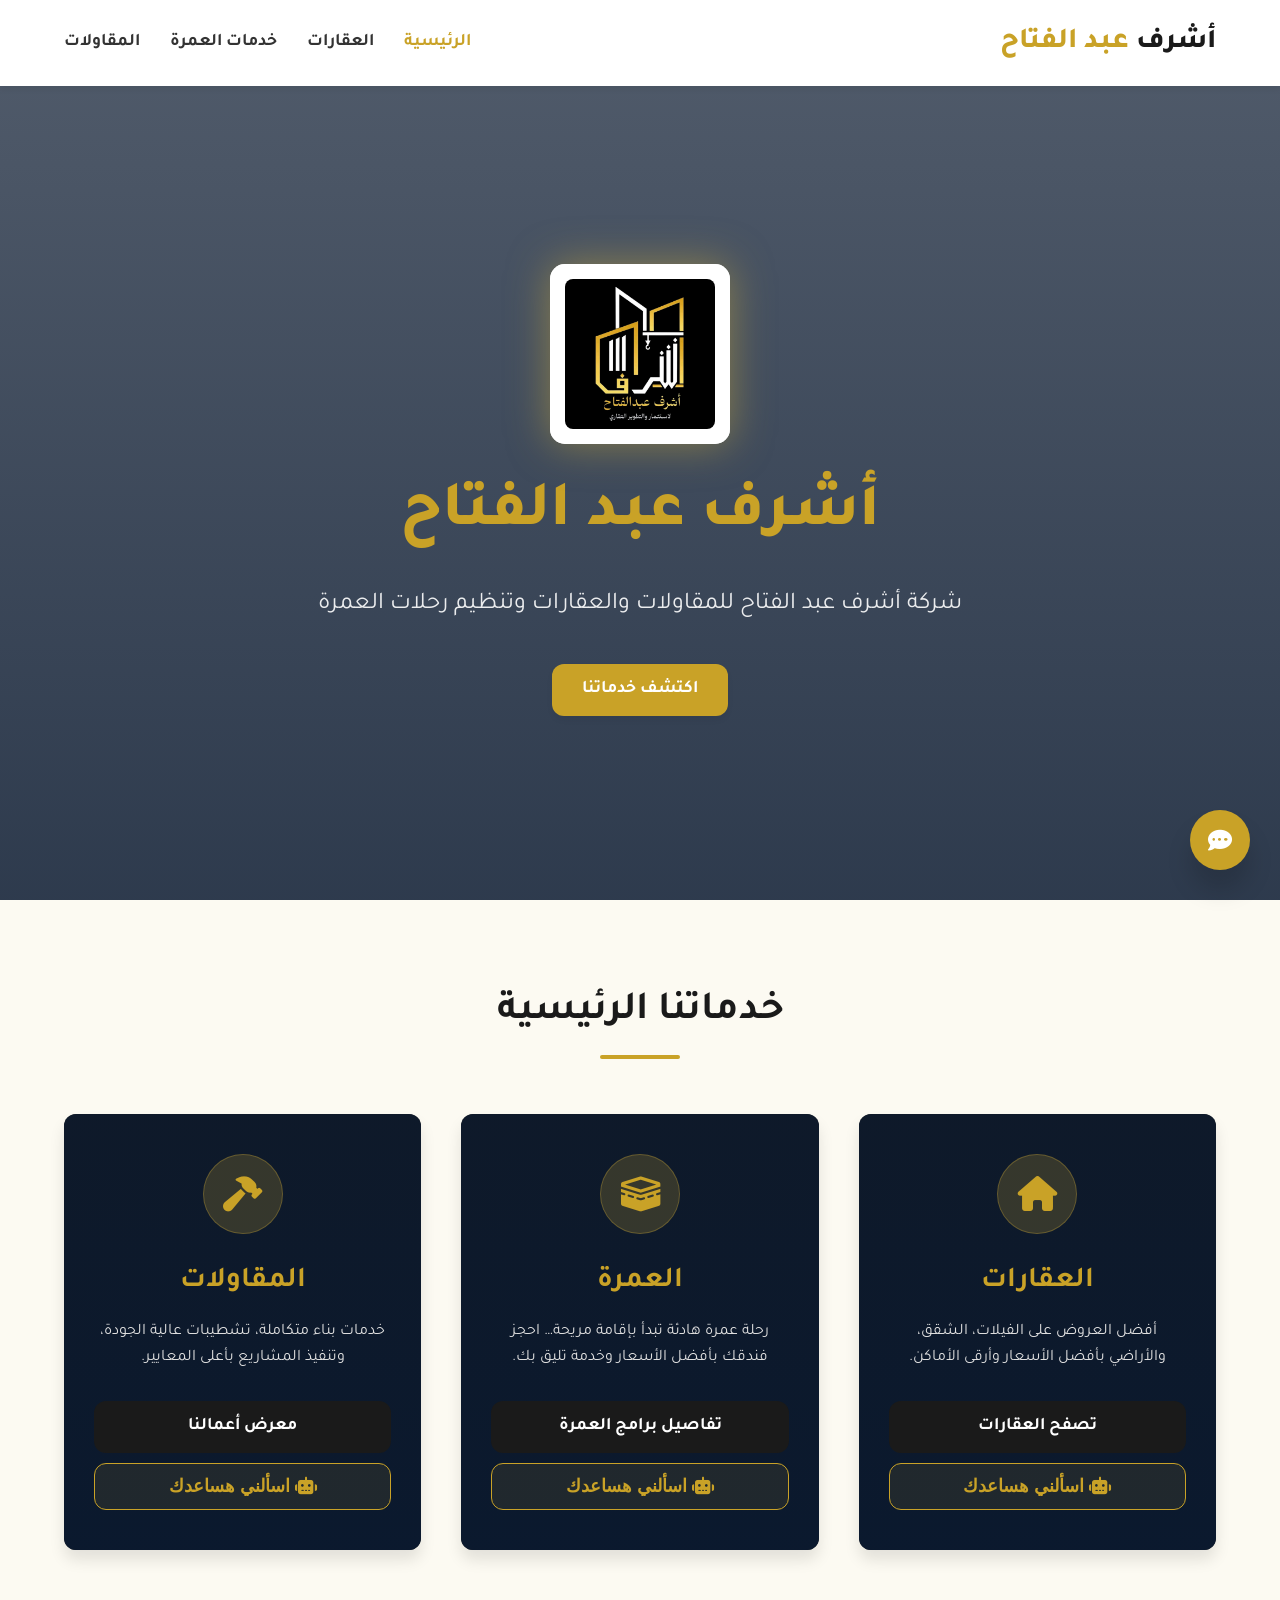
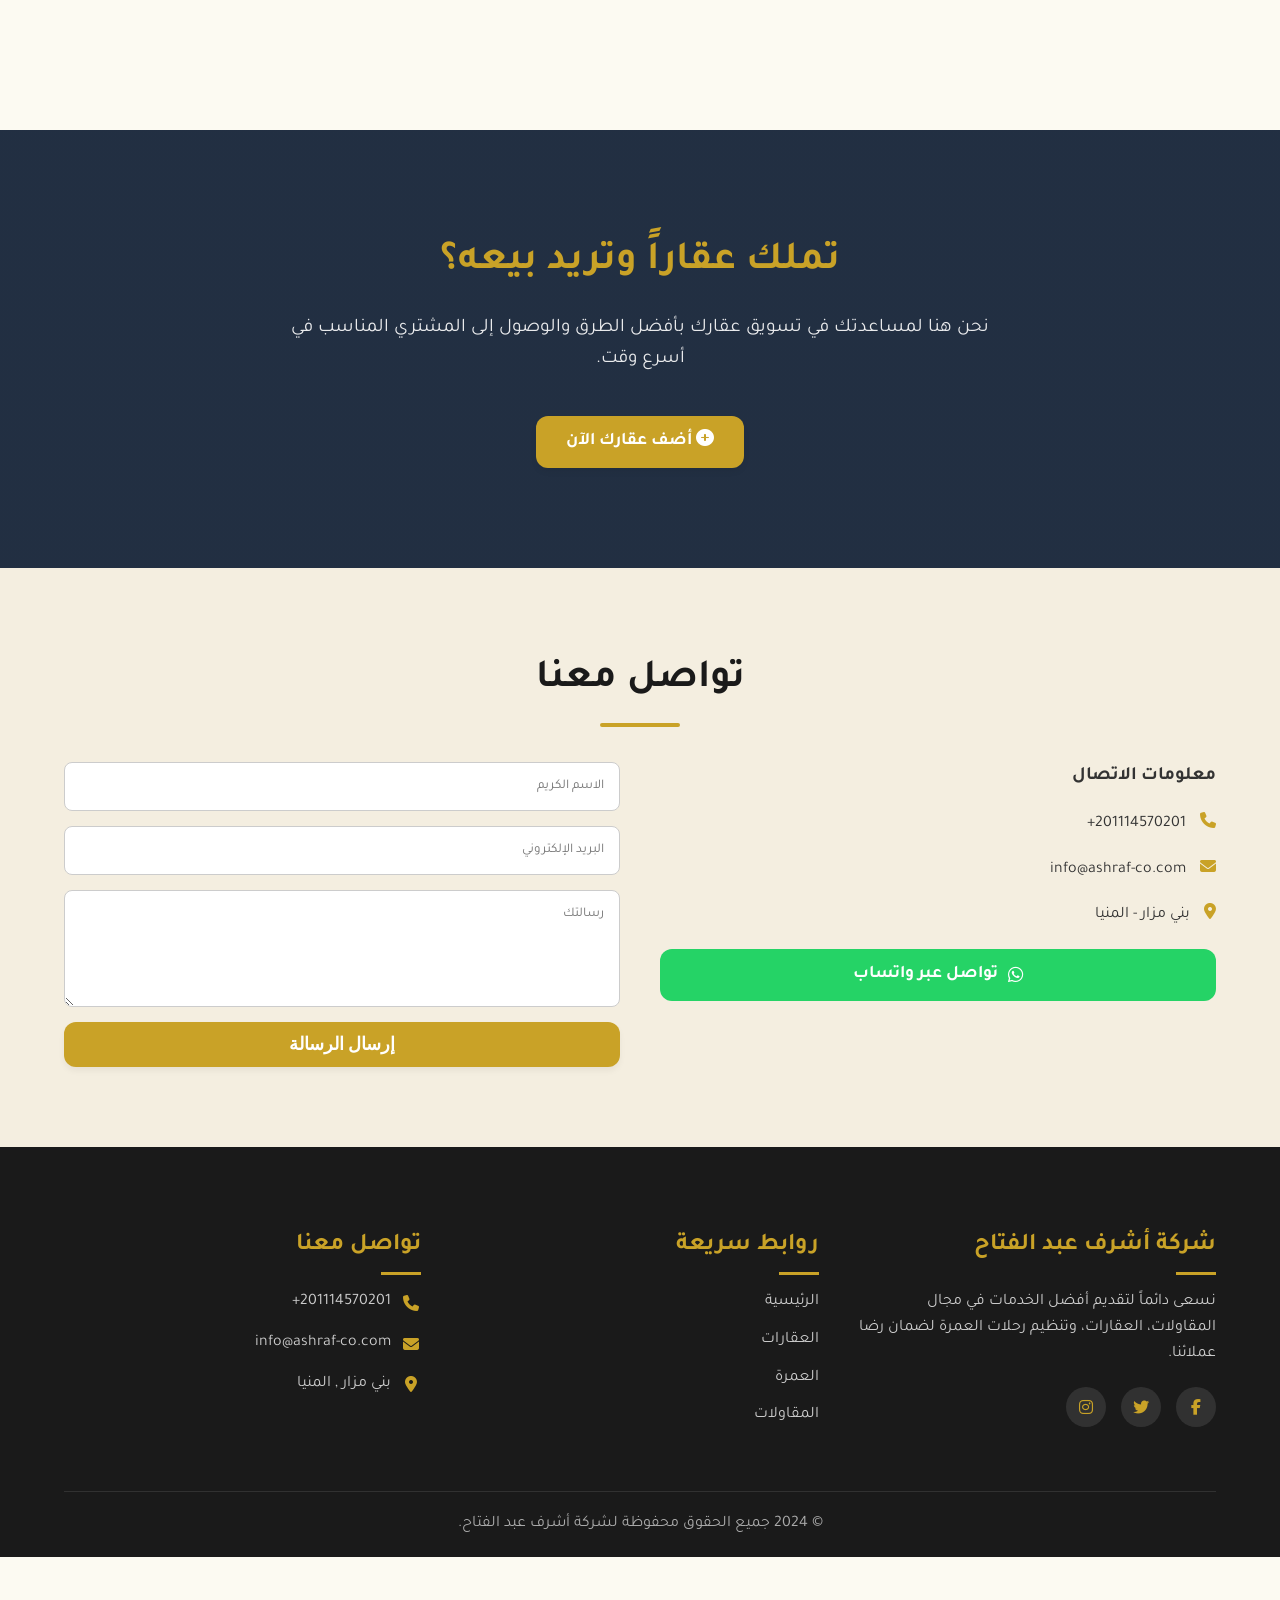
==== index.html @ a3f0031a "Add files via upload" ====
<!DOCTYPE html>
<html lang="ar" dir="rtl">

<head>
    <meta charset="UTF-8">
    <meta name="viewport" content="width=device-width, initial-scale=1.0">
    <title>أشرف عبد الفتاح | الصفحة الرئيسية</title>
    <!-- Google Fonts -->
    <link rel="preconnect" href="https://fonts.googleapis.com">
    <link rel="preconnect" href="https://fonts.gstatic.com" crossorigin>
    <link
        href="https://fonts.googleapis.com/css2?family=Tajawal:wght@300;400;500;700;800&family=Cairo:wght@400;600;700;900&display=swap"
        rel="stylesheet">
    <!-- Font Awesome -->
    <link rel="stylesheet" href="https://cdnjs.cloudflare.com/ajax/libs/font-awesome/6.4.0/css/all.min.css">
    <!-- Custom CSS -->
    <link rel="stylesheet" href="css/style.css">
</head>

<body>

    <!-- Header -->
    <header>
        <div class="container nav-container">
            <a href="index.html" class="logo">أشرف <span>عبد الفتاح</span></a>
            <nav class="nav-links">
                <a href="index.html" class="active">الرئيسية</a>
                <a href="real-estate.html">العقارات</a>
                <a href="umrah.html">خدمات العمرة</a>
                <a href="construction.html">المقاولات</a>
            </nav>
            <div class="hamburger">
                <i class="fas fa-bars"></i>
            </div>
        </div>
    </header>

    <!-- Hero Section -->
    <section class="hero">
        <div class="hero-content">
            <div class="hero-logo">
                <img src="images/WhatsApp Image 2026-03-07 at 5.14.09 PM.jpeg" alt="أشرف عبد الفتاح">
            </div>
            <h1>أشرف عبد الفتاح</h1>
            <p>شركة أشرف عبد الفتاح للمقاولات والعقارات وتنظيم رحلات العمرة</p>
            <a href="#services" class="btn btn-primary">اكتشف خدماتنا</a>
        </div>
    </section>

    <!-- Main Services -->
    <section id="services" class="section with-bg">
        <div class="container">
            <h2 class="section-title">خدماتنا الرئيسية</h2>
            <div class="services-grid">

                <!-- Real Estate Card -->
                <div class="service-card card-real-estate">
                    <div class="service-icon">
                        <i class="fas fa-home"></i>
                    </div>
                    <h2>العقارات</h2>
                    <p>أفضل العروض على الفيلات، الشقق، والأراضي بأفضل الأسعار وأرقى الأماكن.</p>
                    <div style="display: flex; flex-direction: column; gap: 10px; width: 100%;">
                        <a href="real-estate.html" class="btn btn-secondary">تصفح العقارات</a>
                        <button onclick="askAI('أريد المساعدة في بيع أو شراء عقار')" class="btn"
                            style="background: rgba(212, 175, 55, 0.1); color: var(--primary-color); border: 1px solid var(--primary-color);">
                            <i class="fas fa-robot"></i> اسألني هساعدك
                        </button>
                    </div>
                </div>

                <!-- Umrah Card -->
                <div class="service-card card-umrah">
                    <div class="service-icon">
                        <i class="fas fa-kaaba"></i>
                    </div>
                    <h2>العمرة</h2>
                    <p>رحلة عمرة هادئة تبدأ بإقامة مريحة… احجز فندقك بأفضل الأسعار
                        وخدمة تليق بك.</p>
                    <div style="display: flex; flex-direction: column; gap: 10px; width: 100%;">
                        <a href="umrah.html" class="btn btn-secondary">تفاصيل برامج العمرة</a>
                        <button onclick="askAI('ما هي أسعار وتفاصيل رحلات العمرة؟')" class="btn"
                            style="background: rgba(212, 175, 55, 0.1); color: var(--primary-color); border: 1px solid var(--primary-color);">
                            <i class="fas fa-robot"></i> اسألني هساعدك
                        </button>
                    </div>
                </div>

                <!-- Construction Card -->
                <div class="service-card card-construction">
                    <div class="service-icon">
                        <i class="fas fa-hammer"></i>
                    </div>
                    <h2>المقاولات</h2>
                    <p>خدمات بناء متكاملة، تشطيبات عالية الجودة، وتنفيذ المشاريع بأعلى المعايير.</p>
                    <div style="display: flex; flex-direction: column; gap: 10px; width: 100%;">
                        <a href="construction.html" class="btn btn-secondary">معرض أعمالنا</a>
                        <button onclick="askAI('أحتاج مساعدة في التشطيبات والمقاولات')" class="btn"
                            style="background: rgba(212, 175, 55, 0.1); color: var(--primary-color); border: 1px solid var(--primary-color);">
                            <i class="fas fa-robot"></i> اسألني هساعدك
                        </button>
                    </div>
                </div>

            </div>
        </div>
    </section>

    <!-- Main Services -->
    <section id="services" class="section with-bg">

        <!-- List Property Section -->
        <section class="list-property-section">
            <div class="container">
                <div class="list-property-content">
                    <h2>تملك عقاراً وتريد بيعه؟</h2>
                    <p>نحن هنا لمساعدتك في تسويق عقارك بأفضل الطرق والوصول إلى المشتري المناسب في أسرع وقت.</p>
                    <a href="https://wa.me/201114570201?text=مرحباً، لدي عقار وأريد إضافته للموقع"
                        class="btn btn-primary">
                        <i class="fas fa-plus-circle"></i> أضف عقارك الآن
                    </a>
                </div>
            </div>
        </section>

        <!-- Contact Section -->
        <section class="section with-bg" style="background-color: #f4eee0;">
            <div class="container">
                <h2 class="section-title">تواصل معنا</h2>
                <div style="display: flex; flex-wrap: wrap; gap: 40px; justify-content: center;">
                    <div style="flex: 1; min-width: 300px;">
                        <h3>معلومات الاتصال</h3>
                        <p style="margin: 20px 0;"><i class="fas fa-phone"
                                style="color:var(--primary-color); margin-left: 10px;"></i> 201114570201+

                        </p>
                        <p style="margin: 20px 0;"><i class="fas fa-envelope"
                                style="color:var(--primary-color); margin-left: 10px;"></i> info@ashraf-co.com</p>
                        <p style="margin: 20px 0;"><i class="fas fa-map-marker-alt"
                                style="color:var(--primary-color); margin-left: 10px;"></i> بني مزار - المنيا


                        </p>

                        <a href="https://wa.me/966XXXXXXXXX" class="btn btn-whatsapp" style="margin-top: 20px;">
                            <i class="fab fa-whatsapp"></i> تواصل عبر واتساب
                        </a>
                    </div>
                    <div style="flex: 1; min-width: 300px;">
                        <form id="contactForm" style="display: flex; flex-direction: column; gap: 15px;">
                            <input type="text" placeholder="الاسم الكريم" required
                                style="padding: 15px; border: 1px solid #ccc; border-radius: 8px; font-family: inherit;">
                            <input type="email" placeholder="البريد الإلكتروني" required
                                style="padding: 15px; border: 1px solid #ccc; border-radius: 8px; font-family: inherit;">
                            <textarea placeholder="رسالتك" rows="5" required
                                style="padding: 15px; border: 1px solid #ccc; border-radius: 8px; font-family: inherit;"></textarea>
                            <button type="submit" class="btn btn-primary">إرسال الرسالة</button>
                        </form>
                    </div>
                </div>
            </div>
        </section>



        <!-- Footer -->
        <footer>
            <div class="container">
                <div class="footer-grid">
                    <div class="footer-col">
                        <h3>شركة أشرف عبد الفتاح</h3>
                        <p>نسعى دائماً لتقديم أفضل الخدمات في مجال المقاولات، العقارات، وتنظيم رحلات العمرة لضمان رضا
                            عملائنا.</p>
                        <div class="social-links">
                            <a href="#"><i class="fab fa-facebook-f"></i></a>
                            <a href="#"><i class="fab fa-twitter"></i></a>
                            <a href="#"><i class="fab fa-instagram"></i></a>
                        </div>
                    </div>
                    <div class="footer-col">
                        <h3>روابط سريعة</h3>
                        <ul class="footer-links">
                            <li><a href="index.html">الرئيسية</a></li>
                            <li><a href="real-estate.html">العقارات</a></li>
                            <li><a href="umrah.html">العمرة</a></li>
                            <li><a href="construction.html">المقاولات</a></li>
                        </ul>
                    </div>
                    <div class="footer-col">
                        <h3>تواصل معنا</h3>
                        <p><i class="fas fa-phone"></i>201114570201+ </p>
                        <p><i class="fas fa-envelope"></i> info@ashraf-co.com</p>
                        <p><i class="fas fa-map-marker-alt"></i> بني مزار , المنيا </p>
                    </div>
                </div>
                <div class="footer-bottom">
                    <p>&copy; 2024 جميع الحقوق محفوظة لشركة أشرف عبد الفتاح.</p>
                </div>
            </div>
        </footer>

        <!-- Chatbot Container will be injected here via JS -->

        <!-- Scripts -->
        <script src="js/script.js"></script>
        <script src="js/chatbot.js"></script>
</body>

</html>
---- css/style.css ----
/* --- Variables --- */
:root {
  --primary-color: #c9a227;
  /* Logo Gold - precise match */
  --primary-dark: #a8891e;
  --secondary-color: #1a1a1a;
  /* Logo Black/Charcoal */
  --text-dark: #333333;
  --text-light: #f4f4f4;
  --bg-light: #fafafa;
  --white: #ffffff;
  --whatsapp: #25d366;
  --whatsapp-dark: #1da851;

  --transition: all 0.3s ease-in-out;
  --shadow-sm: 0 4px 6px rgba(0, 0, 0, 0.05);
  --shadow-md: 0 10px 15px rgba(0, 0, 0, 0.1);
  --shadow-lg: 0 20px 25px rgba(0, 0, 0, 0.15);

  --border-radius: 12px;
}

/* --- Base & Reset --- */
* {
  margin: 0;
  padding: 0;
  box-sizing: border-box;
}

html {
  scroll-behavior: smooth;
}

body {
  font-family: 'Tajawal', 'Cairo', sans-serif;
  background-color: var(--bg-light);
  color: var(--text-dark);
  line-height: 1.6;
  overflow-x: hidden;
}

a {
  text-decoration: none;
  color: inherit;
}

ul {
  list-style: none;
}

img {
  max-width: 100%;
  display: block;
}

/* --- Reusable Components --- */
.container {
  width: 90%;
  max-width: 1200px;
  margin: 0 auto;
}

.section {
  padding: 80px 0;
  position: relative;
}

.premium-section {
  background-color: #fcfaf2;
  /* Creamy white */
  background-image:
    linear-gradient(30deg, #d4af37 12%, transparent 12.5%, transparent 87%, #d4af37 87.5%, #d4af37),
    linear-gradient(150deg, #d4af37 12%, transparent 12.5%, transparent 87%, #d4af37 87.5%, #d4af37),
    linear-gradient(30deg, #d4af37 12%, transparent 12.5%, transparent 87%, #d4af37 87.5%, #d4af37),
    linear-gradient(150deg, #d4af37 12%, transparent 12.5%, transparent 87%, #d4af37 87.5%, #d4af37),
    linear-gradient(60deg, #d4af3777 25%, transparent 25.5%, transparent 75%, #d4af3777 75%, #d4af3777),
    linear-gradient(60deg, #d4af3777 25%, transparent 25.5%, transparent 75%, #d4af3777 75%, #d4af3777);
  background-size: 80px 140px;
  background-position: 0 0, 0 0, 40px 70px, 40px 70px, 0 0, 40px 70px;
  opacity: 0.05;
  /* Subtle but noticeable pattern */
  background-attachment: fixed;
}

/* Wrapper for the section to show background properly */
.section.with-bg {
  background-color: #fcfaf2;
  position: relative;
  overflow: hidden;
}

.section.with-bg::before {
  content: '';
  position: absolute;
  top: 0;
  left: 0;
  width: 100%;
  height: 100%;
  background-image: url('https://www.transparenttextures.com/patterns/pinstripe-light.png');
  opacity: 0.5;
  pointer-events: none;
}

.premium-section-alt {
  background: linear-gradient(135px, #f5f7fa 0%, #c3cfe2 100%);
  position: relative;
}

/* --- Accordion Styles --- */
.accordion-item {
  margin-bottom: 20px;
  border-radius: var(--border-radius);
  overflow: hidden;
  box-shadow: var(--shadow-sm);
  background: var(--white);
  transition: var(--transition);
}

.accordion-header {
  padding: 20px 30px;
  background-color: var(--secondary-color);
  color: var(--white);
  cursor: pointer;
  display: flex;
  justify-content: space-between;
  align-items: center;
  font-size: 1.5rem;
  font-weight: 700;
  transition: var(--transition);
}

.accordion-header:hover {
  background-color: #333333;
}

.accordion-header i.fa-chevron-down {
  transition: transform 0.3s ease;
}

.accordion-item.active .accordion-header {
  background-color: var(--primary-color);
  color: var(--white);
}

.accordion-item.active .accordion-header i.fa-chevron-down {
  transform: rotate(180deg);
}

.accordion-content {
  max-height: 0;
  overflow: hidden;
  transition: max-height 0.5s ease-out, padding 0.5s ease;
  background-color: rgba(212, 175, 55, 0.02);
}

.accordion-item.active .accordion-content {
  max-height: 2000px;
  /* Large enough to fit content */
  padding: 30px;
}

.premium-section-dark {
  background: linear-gradient(rgba(26, 26, 26, 0.95), rgba(26, 26, 26, 0.98)), url('https://www.transparenttextures.com/patterns/cubes.png');
  color: var(--white);
}

.section-title {
  text-align: center;
  font-size: 2.5rem;
  color: var(--secondary-color);
  margin-bottom: 50px;
  position: relative;
}

.section-title::after {
  content: '';
  position: absolute;
  bottom: -15px;
  left: 50%;
  transform: translateX(-50%);
  width: 80px;
  height: 4px;
  background-color: var(--primary-color);
  border-radius: 2px;
}

.btn {
  display: inline-block;
  padding: 12px 30px;
  border-radius: var(--border-radius);
  font-weight: bold;
  font-size: 1.1rem;
  cursor: pointer;
  transition: var(--transition);
  text-align: center;
  border: none;
  outline: none;
}

.btn-primary {
  background-color: var(--primary-color);
  color: var(--white);
  box-shadow: var(--shadow-sm);
}

.btn-primary:hover {
  background-color: var(--primary-dark);
  transform: translateY(-2px);
  box-shadow: var(--shadow-md);
}

.btn-secondary {
  background-color: var(--secondary-color);
  color: var(--white);
}

.btn-secondary:hover {
  background-color: #333333;
  transform: translateY(-2px);
}

.btn-whatsapp {
  background-color: var(--whatsapp);
  color: var(--white);
  display: flex;
  align-items: center;
  justify-content: center;
  gap: 10px;
}

.btn-whatsapp:hover {
  background-color: var(--whatsapp-dark);
}

/* --- Header / Navbar --- */
header {
  position: fixed;
  top: 0;
  left: 0;
  width: 100%;
  background-color: var(--white);
  box-shadow: var(--shadow-sm);
  z-index: 1000;
  transition: var(--transition);
}

header.scrolled {
  padding: 10px 0;
  background-color: rgba(255, 255, 255, 0.95);
  backdrop-filter: blur(10px);
}

.nav-container {
  display: flex;
  justify-content: space-between;
  align-items: center;
  padding: 20px 0;
  transition: var(--transition);
}

header.scrolled .nav-container {
  padding: 5px 0;
}

.logo {
  font-size: 1.8rem;
  font-weight: 800;
  color: var(--secondary-color);
}

.logo span {
  color: var(--primary-color);
}

.nav-links {
  display: flex;
  gap: 30px;
}

.nav-links a {
  font-weight: 600;
  font-size: 1.1rem;
  transition: color 0.3s ease;
}

.nav-links a:hover,
.nav-links a.active {
  color: var(--primary-color);
}

.hamburger {
  display: none;
  font-size: 1.8rem;
  cursor: pointer;
  color: var(--secondary-color);
}

/* --- Hero Section --- */
.hero {
  min-height: 100vh;
  display: flex;
  align-items: center;
  justify-content: center;
  text-align: center;
  position: relative;
  background: linear-gradient(rgba(10, 25, 47, 0.7), rgba(10, 25, 47, 0.85)), url('https://images.unsplash.com/photo-1486406146926-c627a92ad1ab?ixlib=rb-4.0.3&auto=format&fit=crop&w=1600&q=80') center/cover no-repeat;
  color: var(--white);
  padding-top: 80px;
  /* For fixed header */
  background-attachment: fixed;
  /* Parallax effect */
}

.hero-content {
  max-width: 800px;
  padding: 20px;
  z-index: 2;
}

.hero-logo {
  width: 180px;
  height: auto;
  background-color: var(--white);
  border-radius: 15px;
  padding: 15px;
  display: flex;
  align-items: center;
  justify-content: center;
  margin: 0 auto 20px;
  box-shadow: 0 0 40px rgba(212, 175, 55, 0.5);
  position: relative;
  overflow: hidden;
  background-image: url('https://images.unsplash.com/photo-1503387762-592deb58ef4e?ixlib=rb-4.0.3&auto=format&fit=crop&w=400&q=80');
  /* Professional building/arch background */
  background-size: cover;
  background-position: center;
  /* Animation */
  animation: floatAndShake 4s ease-in-out infinite;
  z-index: 1;
}

.hero-logo::before {
  content: '';
  position: absolute;
  top: 0;
  left: 0;
  width: 100%;
  height: 100%;
  background: rgba(255, 255, 255, 0.85);
  /* Light overlay to keep logo visible */
  z-index: -1;
}

.hero-logo img {
  width: 100%;
  height: auto;
  border-radius: 8px;
  position: relative;
  z-index: 2;
}

.hero h1 {
  font-size: 4rem;
  font-weight: 800;
  margin-bottom: 20px;
  color: var(--primary-color);
  animation: slideUp 1s ease-out;
}

.hero p {
  font-size: 1.5rem;
  margin-bottom: 40px;
  opacity: 0.9;
  animation: slideUp 1.2s ease-out;
}

/* Animations */
@keyframes floatAndShake {
  0% {
    transform: translateY(0) rotate(0);
  }

  25% {
    transform: translateY(-10px) rotate(-5deg);
  }

  50% {
    transform: translateY(0) rotate(5deg);
  }

  75% {
    transform: translateY(10px) rotate(-3deg);
  }

  100% {
    transform: translateY(0) rotate(0);
  }
}

@keyframes slideUp {
  from {
    opacity: 0;
    transform: translateY(50px);
  }

  to {
    opacity: 1;
    transform: translateY(0);
  }
}

/* --- Services / Main Cards --- */
.services-grid {
  display: grid;
  grid-template-columns: repeat(auto-fit, minmax(300px, 1fr));
  gap: 40px;
  padding: 20px 0;
}

.service-card {
  border-radius: var(--border-radius);
  padding: 40px 30px;
  text-align: center;
  box-shadow: var(--shadow-md);
  transition: var(--transition);
  position: relative;
  overflow: hidden;
  display: flex;
  flex-direction: column;
  align-items: center;
  color: var(--white);
  background-color: var(--secondary-color);
  /* Fallback */
  background-size: cover;
  background-position: center;
  z-index: 1;
}

/* Background Overlays */
.service-card::before {
  content: '';
  position: absolute;
  top: 0;
  left: 0;
  width: 100%;
  height: 100%;
  background: linear-gradient(to bottom, rgba(10, 25, 47, 0.75), rgba(10, 25, 47, 0.95));
  z-index: -1;
  transition: var(--transition);
}

.service-card:hover::before {
  background: linear-gradient(to bottom, rgba(10, 25, 47, 0.6), rgba(10, 25, 47, 0.85));
}

/* Specific Card Background Images */
.card-real-estate {
  background-image: url('https://images.unsplash.com/photo-1564013799919-ab600027ffc6?ixlib=rb-4.0.3&auto=format&fit=crop&w=600&q=80');
}

.card-umrah {
  background-image: url('https://images.unsplash.com/photo-1591604129939-f1efa4d9f7fa?ixlib=rb-4.0.3&auto=format&fit=crop&w=600&q=80');
}

.card-construction {
  background-image: url('https://images.unsplash.com/photo-1503387762-592deb58ef4e?ixlib=rb-4.0.3&auto=format&fit=crop&w=600&q=80');
}

.service-card:hover {
  transform: translateY(-10px);
  box-shadow: var(--shadow-lg);
}

.service-icon {
  width: 80px;
  height: 80px;
  background-color: rgba(212, 175, 55, 0.2);
  border-radius: 50%;
  display: flex;
  align-items: center;
  justify-content: center;
  margin-bottom: 25px;
  font-size: 35px;
  color: var(--primary-color);
  transition: var(--transition);
  border: 1px solid rgba(212, 175, 55, 0.3);
}

.service-card:hover .service-icon {
  background-color: var(--primary-color);
  color: var(--white);
  transform: rotateY(360deg);
}

.service-card h2 {
  font-size: 1.8rem;
  color: var(--primary-color);
  /* Bright gold to stand out on dark bg */
  margin-bottom: 15px;
}

.service-card p {
  color: #e0e0e0;
  margin-bottom: 30px;
  flex-grow: 1;
}

/* --- List Your Property Section --- */
.list-property-section {
  text-align: center;
  color: var(--white);
  padding: 100px 0;
  background: linear-gradient(rgba(10, 25, 47, 0.9), rgba(10, 25, 47, 0.9)), url('https://images.unsplash.com/photo-1560518883-ce09059eeffa?ixlib=rb-4.0.3&auto=format&fit=crop&w=1600&q=80') center/cover fixed;
}

.list-property-content {
  max-width: 700px;
  margin: 0 auto;
}

.list-property-content h2 {
  font-size: 2.5rem;
  margin-bottom: 20px;
  color: var(--primary-color);
}

.list-property-content p {
  font-size: 1.2rem;
  margin-bottom: 40px;
  opacity: 0.9;
}

.chatbot-container {
  position: fixed;
  bottom: 30px;
  right: 30px;
  z-index: 1000;
  font-family: 'Tajawal', sans-serif;
}

.chatbot-btn {
  width: 60px;
  height: 60px;
  background-color: var(--primary-color);
  color: white;
  border-radius: 50%;
  display: flex;
  align-items: center;
  justify-content: center;
  font-size: 24px;
  cursor: pointer;
  box-shadow: var(--shadow-lg);
  transition: var(--transition);
  animation: pulse 2s infinite;
}

.chatbot-btn:hover {
  transform: scale(1.1);
}

@keyframes pulse {
  0% {
    box-shadow: 0 0 0 0 rgba(212, 175, 55, 0.7);
  }

  70% {
    box-shadow: 0 0 0 15px rgba(212, 175, 55, 0);
  }

  100% {
    box-shadow: 0 0 0 0 rgba(212, 175, 55, 0);
  }
}

.chatbot-window {
  position: absolute;
  bottom: 70px;
  right: 0;
  width: 300px;
  /* Reduced from 350px */
  height: 400px;
  /* Reduced from 450px */
  background: white;
  border-radius: 15px;
  box-shadow: 0 10px 40px rgba(0, 0, 0, 0.2);
  display: flex;
  flex-direction: column;
  overflow: hidden;
  transform: scale(0);
  transform-origin: bottom right;
  transition: var(--transition);
  opacity: 0;
  pointer-events: none;
}

.chatbot-window.active {
  transform: scale(1);
  opacity: 1;
  pointer-events: auto;
}

.chatbot-header {
  background-color: var(--secondary-color);
  color: white;
  padding: 15px 20px;
  display: flex;
  justify-content: space-between;
  align-items: center;
}

.chatbot-header h3 {
  font-size: 1.1rem;
  display: flex;
  align-items: center;
  gap: 10px;
}

.chatbot-header i {
  color: var(--primary-color);
}

.close-chat {
  cursor: pointer;
  font-size: 1.2rem;
  opacity: 0.8;
  transition: opacity 0.3s;
}

.close-chat:hover {
  opacity: 1;
}

.chatbot-messages {
  flex-grow: 1;
  padding: 20px;
  overflow-y: auto;
  display: flex;
  flex-direction: column;
  gap: 15px;
  background-color: #f9f9f9;
}

.msg {
  max-width: 85%;
  padding: 12px 18px;
  border-radius: 15px;
  font-size: 1rem;
  line-height: 1.5;
  animation: fadeIn 0.3s ease-out;
}

.msg-bot {
  background-color: white;
  color: var(--text-dark);
  align-self: flex-start;
  border-bottom-right-radius: 5px;
  box-shadow: var(--shadow-sm);
  border: 1px solid #e2e8f0;
}

.msg-user {
  background-color: var(--primary-color);
  color: white;
  align-self: flex-end;
  border-bottom-left-radius: 5px;
  box-shadow: 0 4px 10px rgba(212, 175, 55, 0.2);
}

.msg-options {
  display: flex;
  flex-wrap: wrap;
  gap: 10px;
  margin-top: 15px;
}

.msg-option {
  background: white;
  border: 1px solid var(--primary-color);
  color: var(--primary-color);
  padding: 8px 15px;
  border-radius: 20px;
  font-size: 0.9rem;
  font-weight: 500;
  cursor: pointer;
  transition: var(--transition);
}

.msg-option:hover {
  background: var(--primary-color);
  color: white;
  transform: translateY(-2px);
}

.chatbot-input {
  display: flex;
  padding: 20px 25px;
  background: white;
  border-top: 1px solid #e2e8f0;
  gap: 15px;
}

.chatbot-input input {
  flex-grow: 1;
  border: 1px solid #e2e8f0;
  background: #f8fafc;
  padding: 15px 20px;
  border-radius: 30px;
  outline: none;
  font-family: inherit;
  font-size: 1rem;
  transition: var(--transition);
}

.chatbot-input input:focus {
  border-color: var(--primary-color);
  background: white;
  box-shadow: 0 0 0 3px rgba(212, 175, 55, 0.1);
}

.chatbot-input button {
  background: var(--primary-color);
  color: white;
  border: none;
  width: 50px;
  height: 50px;
  border-radius: 50%;
  font-size: 1.2rem;
  display: flex;
  align-items: center;
  justify-content: center;
  cursor: pointer;
  transition: var(--transition);
  box-shadow: var(--shadow-sm);
}

.chatbot-input button:hover {
  background: var(--primary-dark);
  transform: scale(1.05);
}

@keyframes fadeIn {
  from {
    opacity: 0;
    transform: translateY(10px);
  }

  to {
    opacity: 1;
    transform: translateY(0);
  }
}

/* --- Footer --- */
footer {
  background-color: var(--secondary-color);
  color: white;
  padding: 80px 0 20px;
}

.footer-grid {
  display: grid;
  grid-template-columns: repeat(auto-fit, minmax(250px, 1fr));
  gap: 40px;
  margin-bottom: 50px;
}

.footer-col h3 {
  font-size: 1.5rem;
  color: var(--primary-color);
  margin-bottom: 25px;
  position: relative;
}

.footer-col h3::after {
  content: '';
  position: absolute;
  bottom: -10px;
  right: 0;
  width: 40px;
  height: 3px;
  background-color: var(--primary-color);
}

.footer-col p {
  color: #ccc;
  margin-bottom: 15px;
  display: flex;
  align-items: center;
  gap: 10px;
}

.footer-col i {
  color: var(--primary-color);
  width: 20px;
  text-align: center;
}

.footer-links li {
  margin-bottom: 12px;
}

.footer-links a {
  color: #ccc;
  transition: var(--transition);
  display: inline-block;
}

.footer-links a:hover {
  color: var(--primary-color);
  transform: translateX(-5px);
  /* RTL */
}

.social-links {
  display: flex;
  gap: 15px;
  margin-top: 20px;
}

.social-links a {
  width: 40px;
  height: 40px;
  background-color: rgba(255, 255, 255, 0.1);
  display: flex;
  align-items: center;
  justify-content: center;
  border-radius: 50%;
  color: white;
  transition: var(--transition);
}

.social-links a:hover {
  background-color: var(--primary-color);
  transform: translateY(-3px);
}

.footer-bottom {
  text-align: center;
  padding-top: 20px;
  border-top: 1px solid rgba(255, 255, 255, 0.1);
  color: #aaa;
}

/* --- Responsive --- */
@media (max-width: 768px) {
  .hamburger {
    display: block;
  }

  .nav-links {
    position: fixed;
    top: 0;
    right: -100%;
    width: 250px;
    height: 100vh;
    background-color: var(--white);
    flex-direction: column;
    padding: 80px 30px;
    box-shadow: -5px 0 15px rgba(0, 0, 0, 0.1);
    transition: var(--transition);
  }

  .nav-links.active {
    right: 0;
  }

  .hero h1 {
    font-size: 2.5rem;
  }

  .hero p {
    font-size: 1.2rem;
  }

  .chatbot-window {
    width: 300px;
    height: 400px;
    right: -10px;
  }
}

/* Page Headers (for inner pages) */
.page-header {
  background: linear-gradient(rgba(10, 25, 47, 0.9), rgba(10, 25, 47, 0.9)), url('../images/page-bg.jpg') center/cover;
  padding: 150px 0 80px;
  text-align: center;
  color: white;
}

.page-header h1 {
  font-size: 3rem;
  color: var(--primary-color);
  margin-bottom: 15px;
}
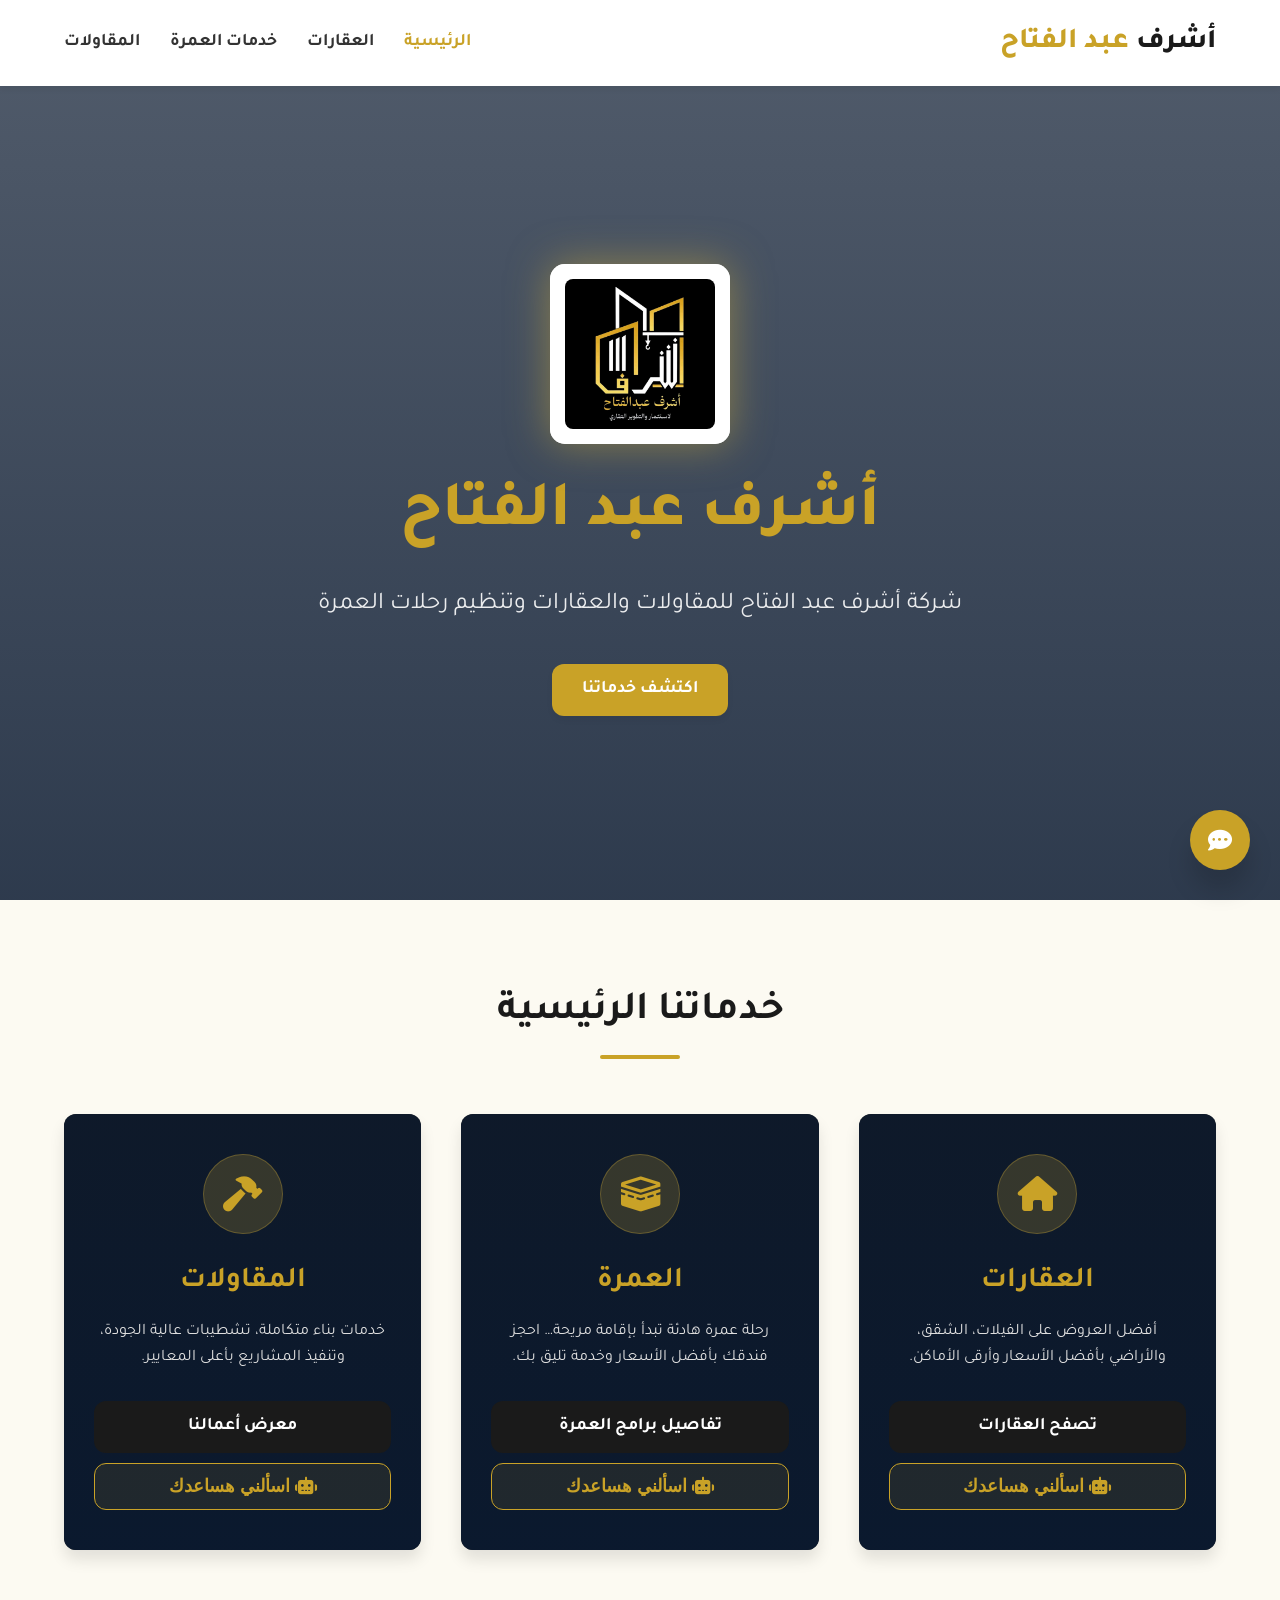
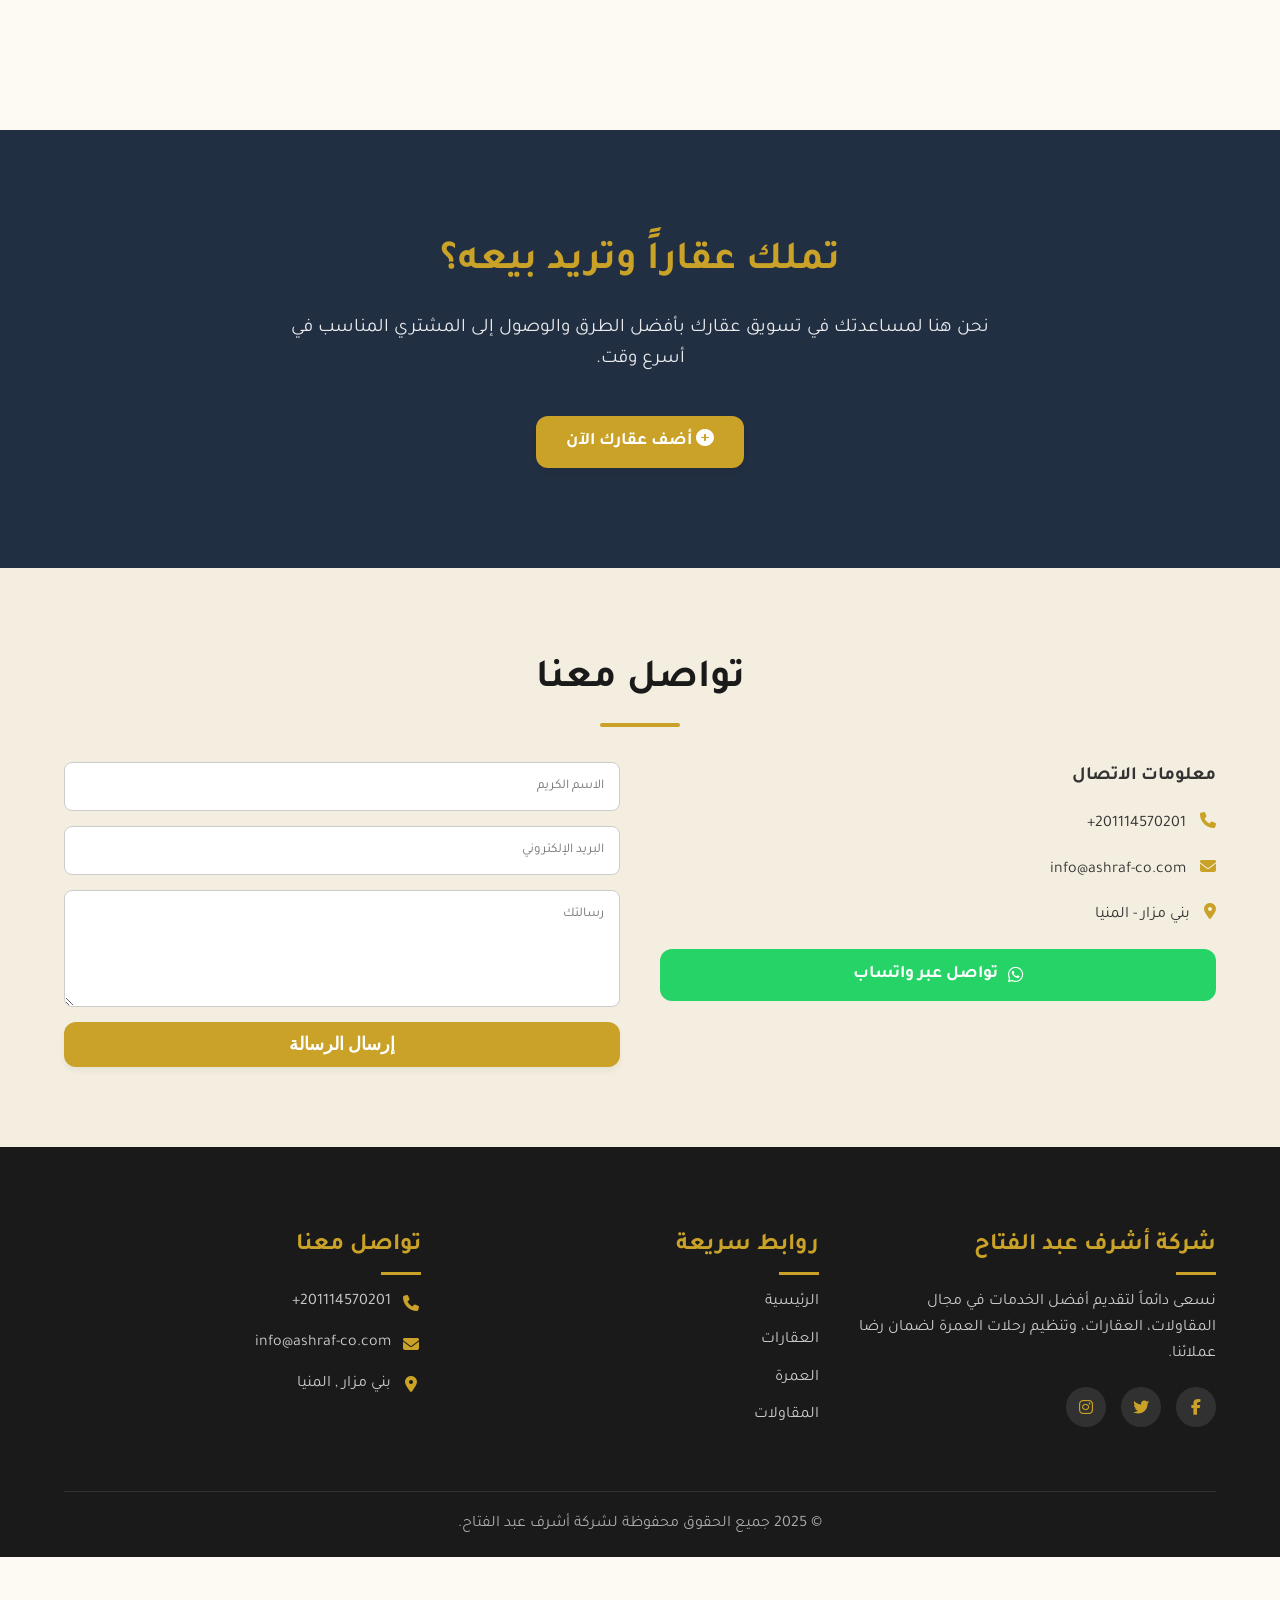
==== commit dcf1670e: "Done" ====
--- a/index.html
+++ b/index.html
@@ -194,7 +194,7 @@
                     </div>
                 </div>
                 <div class="footer-bottom">
-                    <p>&copy; 2024 جميع الحقوق محفوظة لشركة أشرف عبد الفتاح.</p>
+                    <p>&copy; 2025 جميع الحقوق محفوظة لشركة أشرف عبد الفتاح.</p>
                 </div>
             </div>
         </footer>
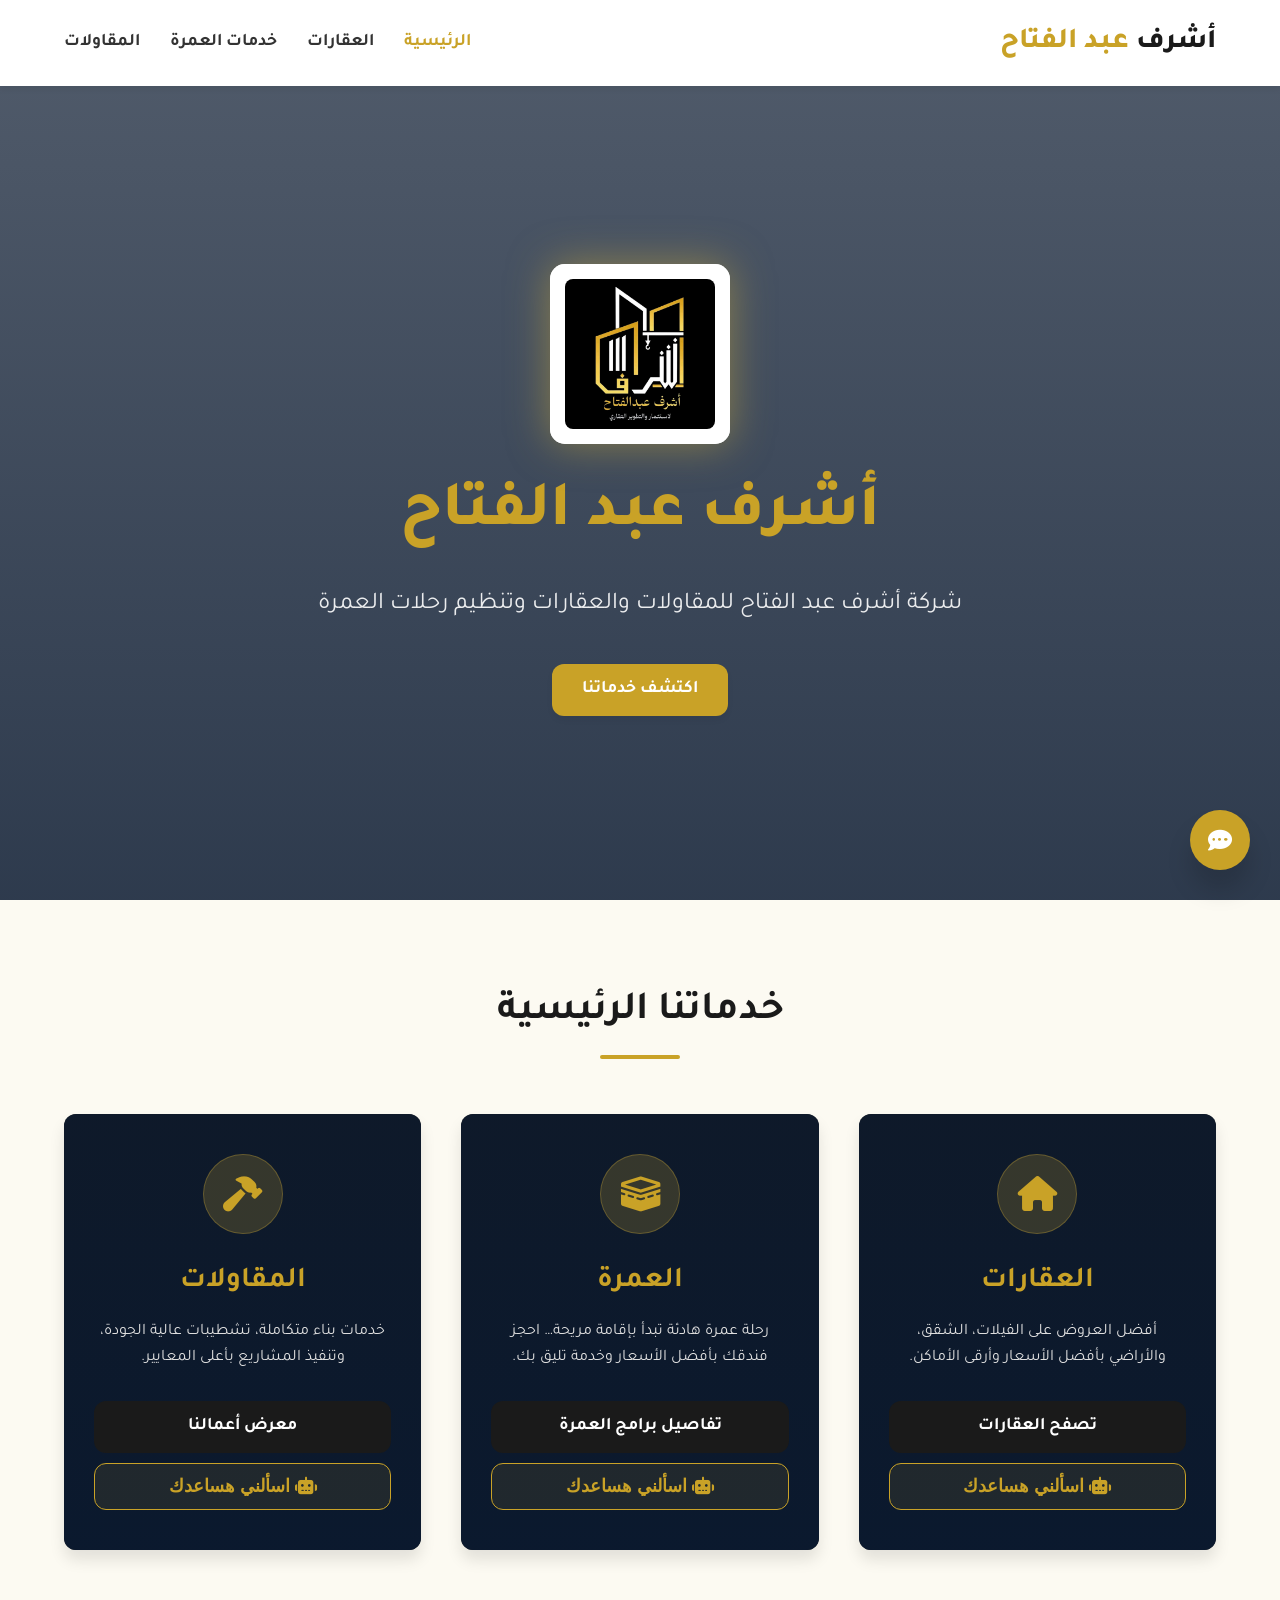
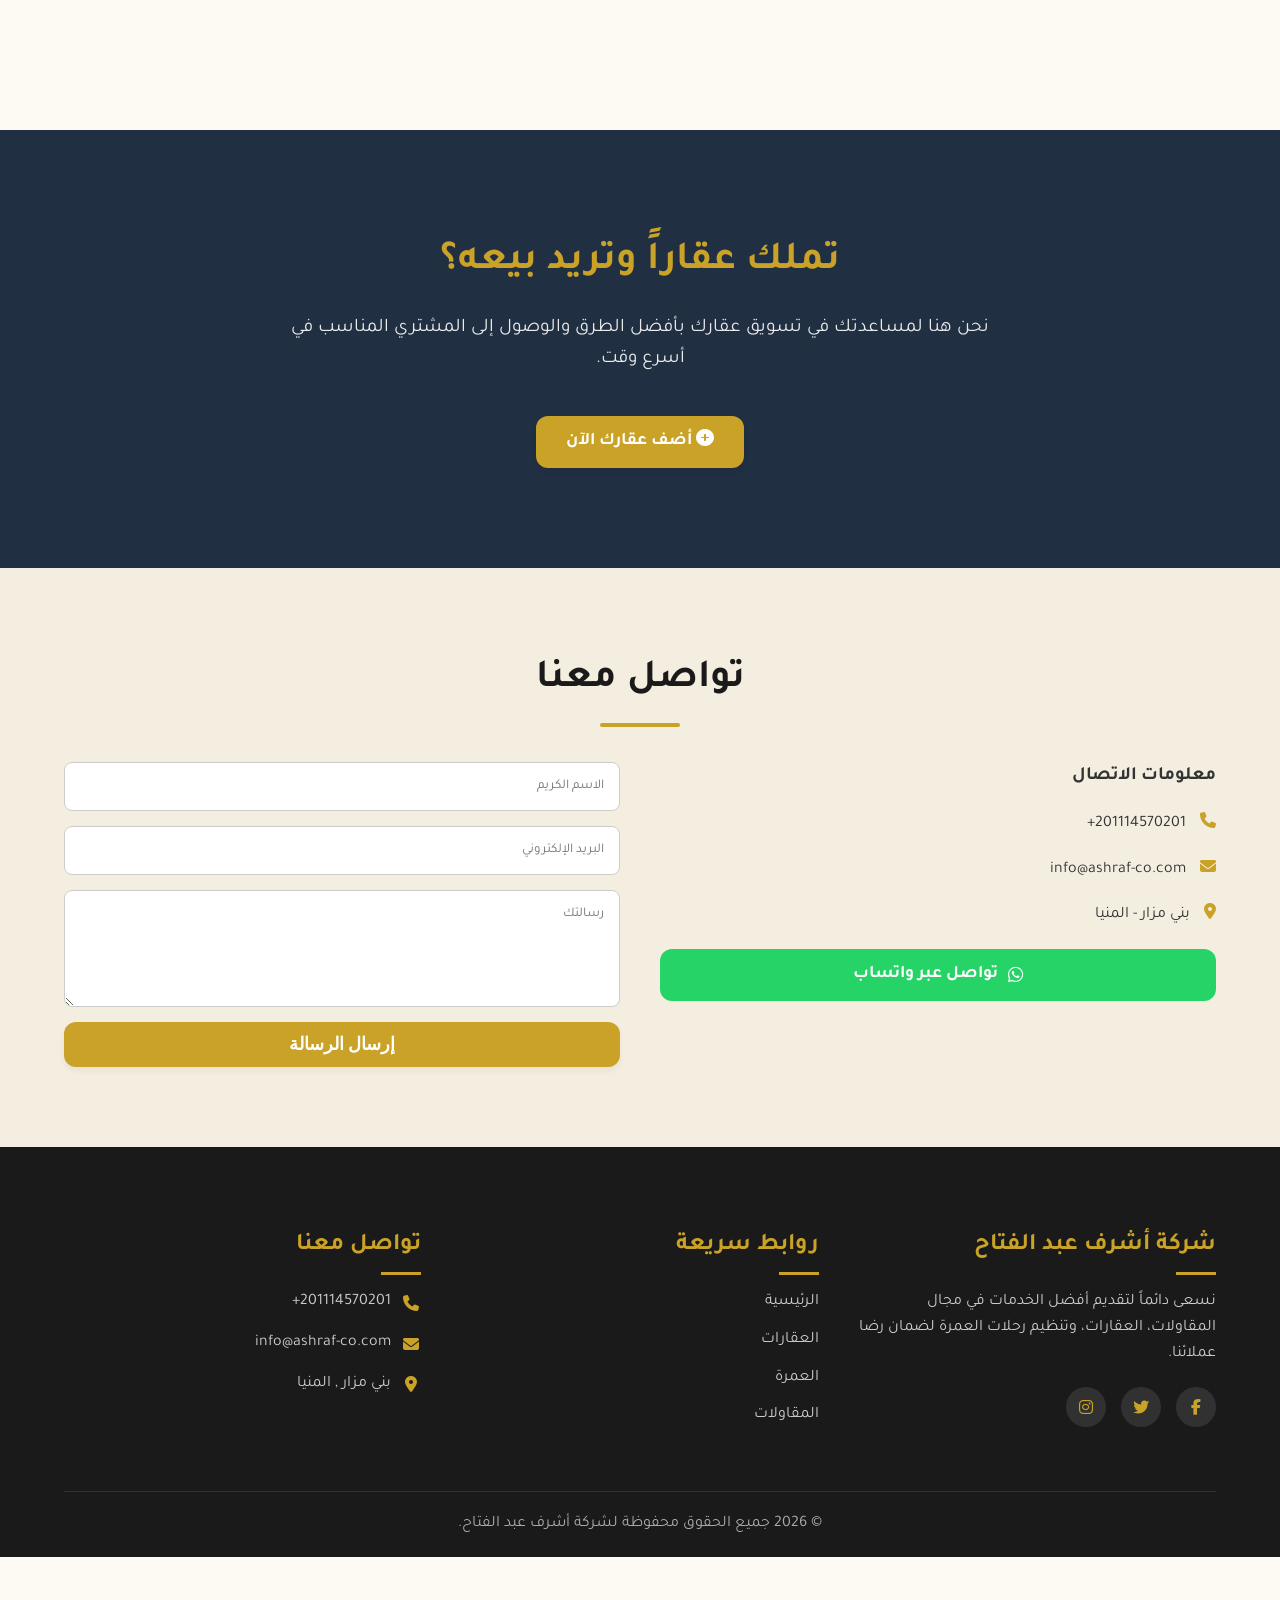
==== commit 8637cefe: "Done" ====
--- a/index.html
+++ b/index.html
@@ -194,7 +194,7 @@
                     </div>
                 </div>
                 <div class="footer-bottom">
-                    <p>&copy; 2025 جميع الحقوق محفوظة لشركة أشرف عبد الفتاح.</p>
+                    <p>&copy; 2026 جميع الحقوق محفوظة لشركة أشرف عبد الفتاح.</p>
                 </div>
             </div>
         </footer>
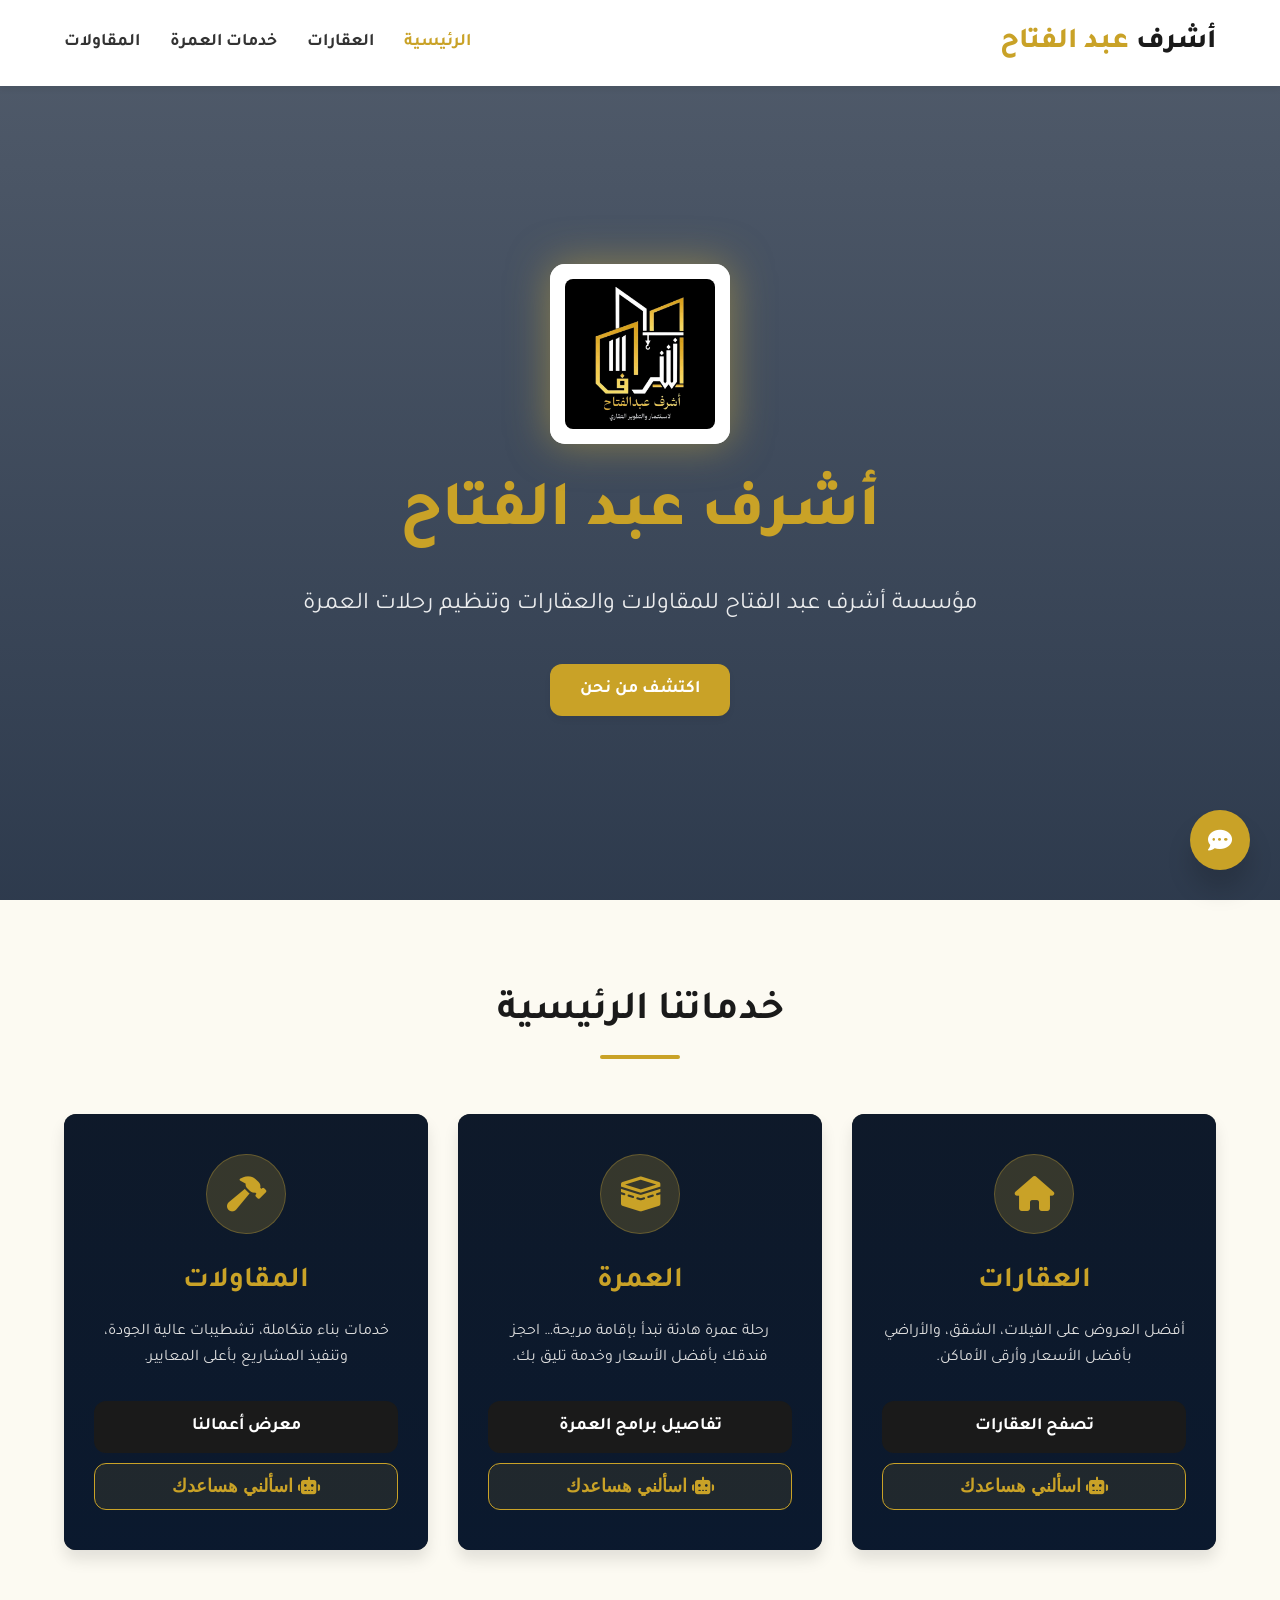
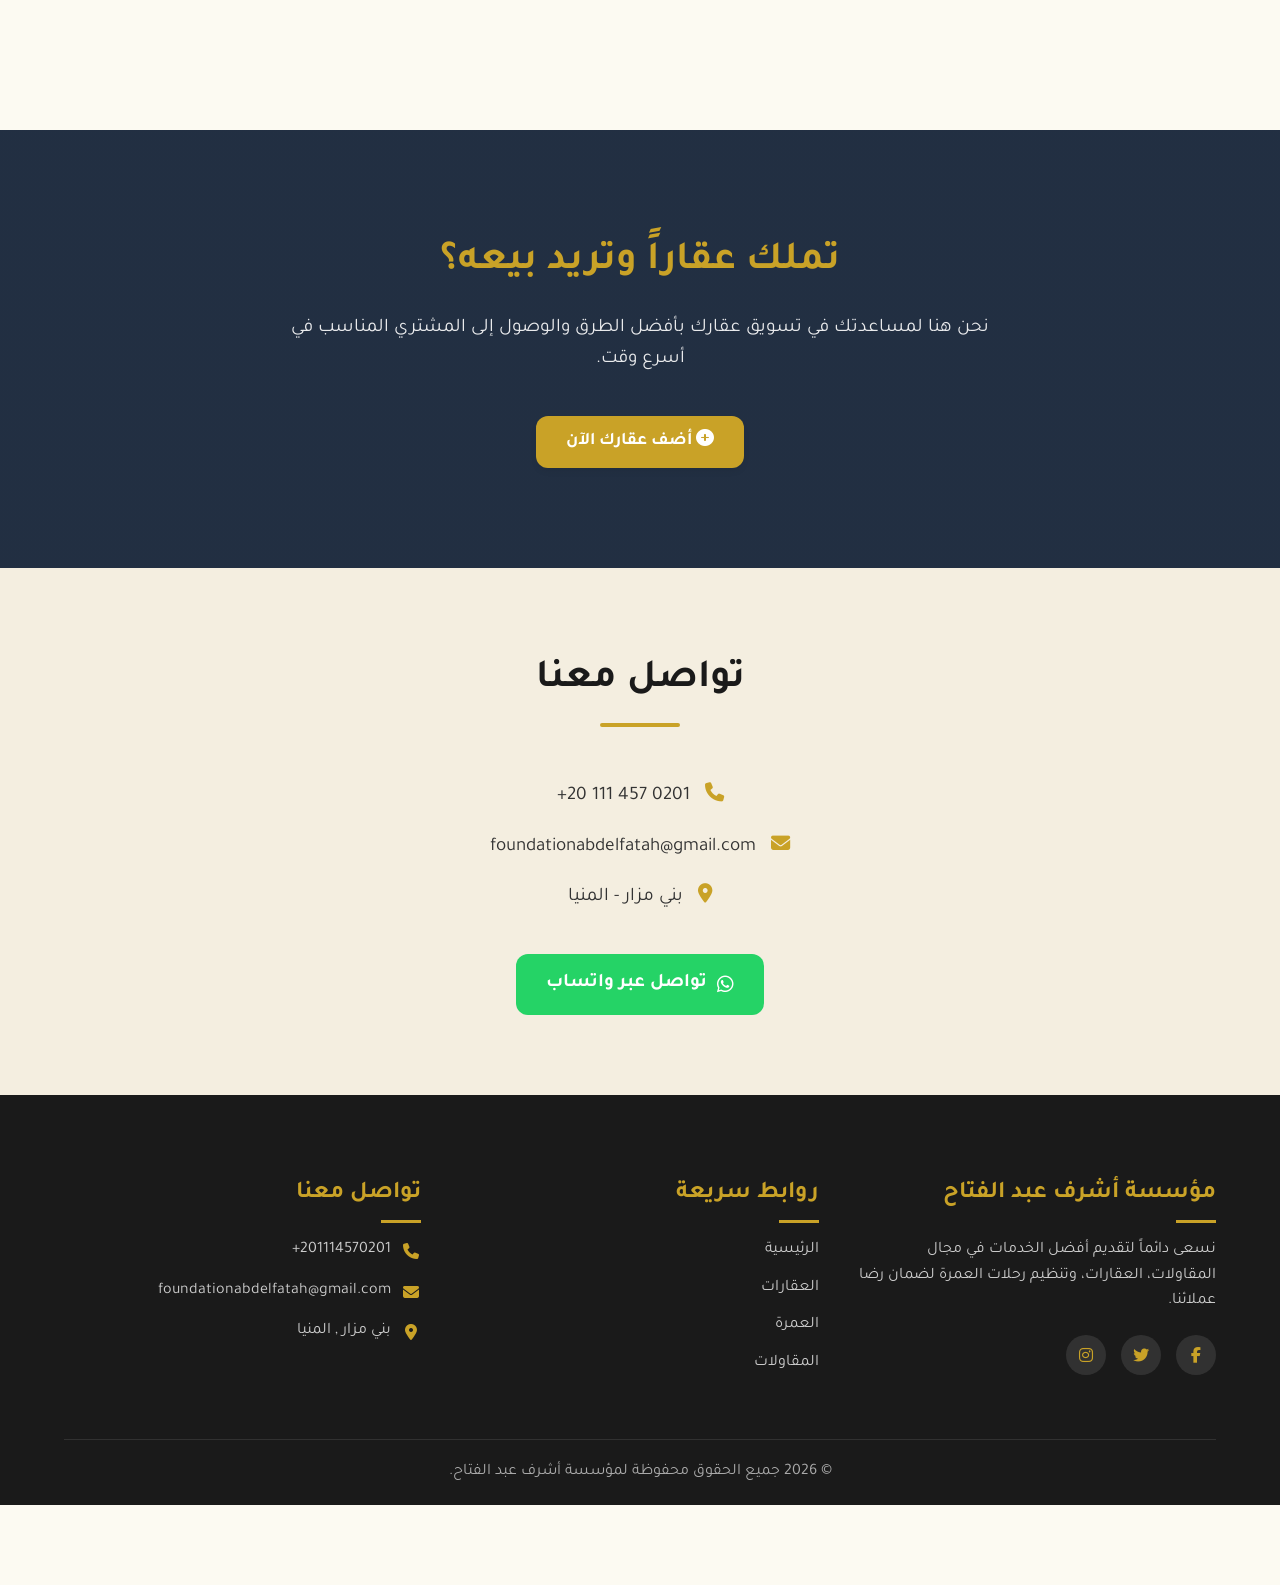
==== commit 69134369: "feat: Introduce a comprehensive new design system, add chatbot functionality, and expand content wit" ====
--- a/index.html
+++ b/index.html
@@ -42,8 +42,8 @@
                 <img src="images/WhatsApp Image 2026-03-07 at 5.14.09 PM.jpeg" alt="أشرف عبد الفتاح">
             </div>
             <h1>أشرف عبد الفتاح</h1>
-            <p>شركة أشرف عبد الفتاح للمقاولات والعقارات وتنظيم رحلات العمرة</p>
-            <a href="#services" class="btn btn-primary">اكتشف خدماتنا</a>
+            <p>مؤسسة أشرف عبد الفتاح للمقاولات والعقارات وتنظيم رحلات العمرة</p>
+            <a href="#about" class="btn btn-primary">اكتشف من نحن</a>
         </div>
     </section>
 
@@ -127,35 +127,23 @@
         <section class="section with-bg" style="background-color: #f4eee0;">
             <div class="container">
                 <h2 class="section-title">تواصل معنا</h2>
-                <div style="display: flex; flex-wrap: wrap; gap: 40px; justify-content: center;">
-                    <div style="flex: 1; min-width: 300px;">
-                        <h3>معلومات الاتصال</h3>
-                        <p style="margin: 20px 0;"><i class="fas fa-phone"
-                                style="color:var(--primary-color); margin-left: 10px;"></i> 201114570201+
-
+                <div style="display: flex; flex-wrap: wrap; gap: 40px; justify-content: center; text-align: center;">
+                    <div style="width: 100%; max-width: 500px;">
+                        <p style="margin: 20px 0; font-size: 1.2rem;"><i class="fas fa-phone"
+                                style="color:var(--primary-color); margin-left: 10px;"></i> <span dir="ltr">+20 111 457
+                                0201</span>
                         </p>
-                        <p style="margin: 20px 0;"><i class="fas fa-envelope"
-                                style="color:var(--primary-color); margin-left: 10px;"></i> info@ashraf-co.com</p>
-                        <p style="margin: 20px 0;"><i class="fas fa-map-marker-alt"
+                        <p style="margin: 20px 0; font-size: 1.2rem;"><i class="fas fa-envelope"
+                                style="color:var(--primary-color); margin-left: 10px;"></i>
+                            foundationabdelfatah@gmail.com</p>
+                        <p style="margin: 20px 0; font-size: 1.2rem;"><i class="fas fa-map-marker-alt"
                                 style="color:var(--primary-color); margin-left: 10px;"></i> بني مزار - المنيا
-
-
                         </p>
 
-                        <a href="https://wa.me/966XXXXXXXXX" class="btn btn-whatsapp" style="margin-top: 20px;">
+                        <a href="https://wa.me/201114570201" class="btn btn-whatsapp"
+                            style="margin-top: 20px; display: inline-flex; justify-content: center; font-size: 1.2rem; padding: 15px 30px;">
                             <i class="fab fa-whatsapp"></i> تواصل عبر واتساب
                         </a>
-                    </div>
-                    <div style="flex: 1; min-width: 300px;">
-                        <form id="contactForm" style="display: flex; flex-direction: column; gap: 15px;">
-                            <input type="text" placeholder="الاسم الكريم" required
-                                style="padding: 15px; border: 1px solid #ccc; border-radius: 8px; font-family: inherit;">
-                            <input type="email" placeholder="البريد الإلكتروني" required
-                                style="padding: 15px; border: 1px solid #ccc; border-radius: 8px; font-family: inherit;">
-                            <textarea placeholder="رسالتك" rows="5" required
-                                style="padding: 15px; border: 1px solid #ccc; border-radius: 8px; font-family: inherit;"></textarea>
-                            <button type="submit" class="btn btn-primary">إرسال الرسالة</button>
-                        </form>
                     </div>
                 </div>
             </div>
@@ -168,7 +156,7 @@
             <div class="container">
                 <div class="footer-grid">
                     <div class="footer-col">
-                        <h3>شركة أشرف عبد الفتاح</h3>
+                        <h3>مؤسسة أشرف عبد الفتاح</h3>
                         <p>نسعى دائماً لتقديم أفضل الخدمات في مجال المقاولات، العقارات، وتنظيم رحلات العمرة لضمان رضا
                             عملائنا.</p>
                         <div class="social-links">
@@ -189,12 +177,12 @@
                     <div class="footer-col">
                         <h3>تواصل معنا</h3>
                         <p><i class="fas fa-phone"></i>201114570201+ </p>
-                        <p><i class="fas fa-envelope"></i> info@ashraf-co.com</p>
+                        <p><i class="fas fa-envelope"></i> foundationabdelfatah@gmail.com</p>
                         <p><i class="fas fa-map-marker-alt"></i> بني مزار , المنيا </p>
                     </div>
                 </div>
                 <div class="footer-bottom">
-                    <p>&copy; 2026 جميع الحقوق محفوظة لشركة أشرف عبد الفتاح.</p>
+                    <p>&copy; 2026 جميع الحقوق محفوظة لمؤسسة أشرف عبد الفتاح.</p>
                 </div>
             </div>
         </footer>
--- a/css/style.css
+++ b/css/style.css
@@ -154,7 +154,7 @@
 }
 
 .accordion-item.active .accordion-content {
-  max-height: 2000px;
+  max-height: 10000px;
   /* Large enough to fit content */
   padding: 30px;
 }
@@ -412,9 +412,109 @@
 /* --- Services / Main Cards --- */
 .services-grid {
   display: grid;
-  grid-template-columns: repeat(auto-fit, minmax(300px, 1fr));
-  gap: 40px;
+  grid-template-columns: repeat(auto-fit, minmax(280px, 1fr));
+  gap: 30px;
   padding: 20px 0;
+}
+
+/* --- Property & Flip Cards (Real Estate & Umrah) --- */
+.property-grid {
+  display: grid;
+  grid-template-columns: repeat(auto-fill, minmax(280px, 1fr));
+  gap: 20px;
+  margin-bottom: 40px;
+}
+
+.property-card {
+  background: transparent;
+  perspective: 1000px;
+  height: 300px;
+  cursor: pointer;
+}
+
+.card-inner {
+  position: relative;
+  width: 100%;
+  height: 100%;
+  transition: transform 0.8s cubic-bezier(0.175, 0.885, 0.32, 1.275);
+  transform-style: preserve-3d;
+  box-shadow: var(--shadow-md);
+  border-radius: var(--border-radius);
+}
+
+.property-card.flipped .card-inner {
+  transform: rotateY(180deg);
+}
+
+.card-front,
+.card-back {
+  position: absolute;
+  width: 100%;
+  height: 100%;
+  -webkit-backface-visibility: hidden;
+  backface-visibility: hidden;
+  border-radius: var(--border-radius);
+  overflow: hidden;
+  background: var(--white);
+}
+
+.card-back {
+  transform: rotateY(180deg);
+  display: flex;
+  flex-direction: column;
+  justify-content: center;
+  padding: 20px;
+  border: 2px solid var(--primary-color);
+}
+
+.property-card:hover .card-inner {
+  box-shadow: var(--shadow-lg);
+}
+
+.property-info {
+  padding: 20px;
+}
+
+.property-price {
+  font-size: 1.5rem;
+  color: var(--primary-color);
+  font-weight: bold;
+  display: block;
+  margin-bottom: 10px;
+}
+
+.property-location {
+  color: #777;
+  font-size: 0.9rem;
+  margin-bottom: 15px;
+}
+
+.property-title {
+  font-size: 1.4rem;
+  color: var(--secondary-color);
+  margin-bottom: 5px;
+  font-weight: 700;
+}
+
+.property-details {
+  margin: 20px 0;
+  padding: 0;
+  list-style: none;
+}
+
+.property-details li {
+  font-size: 1.1rem;
+  color: #555;
+  margin-bottom: 15px;
+  display: flex;
+  align-items: center;
+  gap: 10px;
+}
+
+.property-details i {
+  color: var(--primary-color);
+  width: 20px;
+  text-align: center;
 }
 
 .service-card {
@@ -841,7 +941,30 @@
   color: #aaa;
 }
 
+/* Page Headers (for inner pages) */
+.page-header {
+  background: linear-gradient(rgba(10, 25, 47, 0.9), rgba(10, 25, 47, 0.9)), url('../images/page-bg.jpg') center/cover;
+  padding: 150px 0 80px;
+  text-align: center;
+  color: white;
+}
+
+.page-header h1 {
+  font-size: 3rem;
+  color: var(--primary-color);
+  margin-bottom: 15px;
+}
+
 /* --- Responsive --- */
+@media (max-width: 991px) {
+  .section {
+    padding: 60px 0;
+  }
+  .section-title {
+    font-size: 2.2rem;
+  }
+}
+
 @media (max-width: 768px) {
   .hamburger {
     display: block;
@@ -872,23 +995,66 @@
     font-size: 1.2rem;
   }
 
+  .page-header {
+    padding: 120px 0 60px;
+  }
+  
+  .page-header h1 {
+    font-size: 2.2rem;
+  }
+  
+  .section-title {
+    font-size: 1.8rem;
+    margin-bottom: 30px;
+  }
+
   .chatbot-window {
-    width: 300px;
+    width: 90vw;
+    max-width: 350px;
     height: 400px;
     right: -10px;
-  }
-}
-
-/* Page Headers (for inner pages) */
-.page-header {
-  background: linear-gradient(rgba(10, 25, 47, 0.9), rgba(10, 25, 47, 0.9)), url('../images/page-bg.jpg') center/cover;
-  padding: 150px 0 80px;
-  text-align: center;
-  color: white;
-}
-
-.page-header h1 {
-  font-size: 3rem;
-  color: var(--primary-color);
-  margin-bottom: 15px;
+    bottom: 60px;
+  }
+  
+  .footer-grid {
+    gap: 30px;
+  }
+}
+
+@media (max-width: 480px) {
+  .hero h1 {
+    font-size: 2rem;
+  }
+
+  .hero p {
+    font-size: 1rem;
+  }
+  
+  .page-header h1 {
+    font-size: 1.8rem;
+  }
+  
+  .section {
+    padding: 40px 0;
+  }
+  
+  .section-title {
+    font-size: 1.5rem;
+  }
+  
+  .btn {
+    padding: 10px 20px;
+    font-size: 1rem;
+  }
+  
+  .chatbot-container {
+    bottom: 20px;
+    right: 20px;
+  }
+  
+  .chatbot-btn {
+    width: 50px;
+    height: 50px;
+    font-size: 20px;
+  }
 }
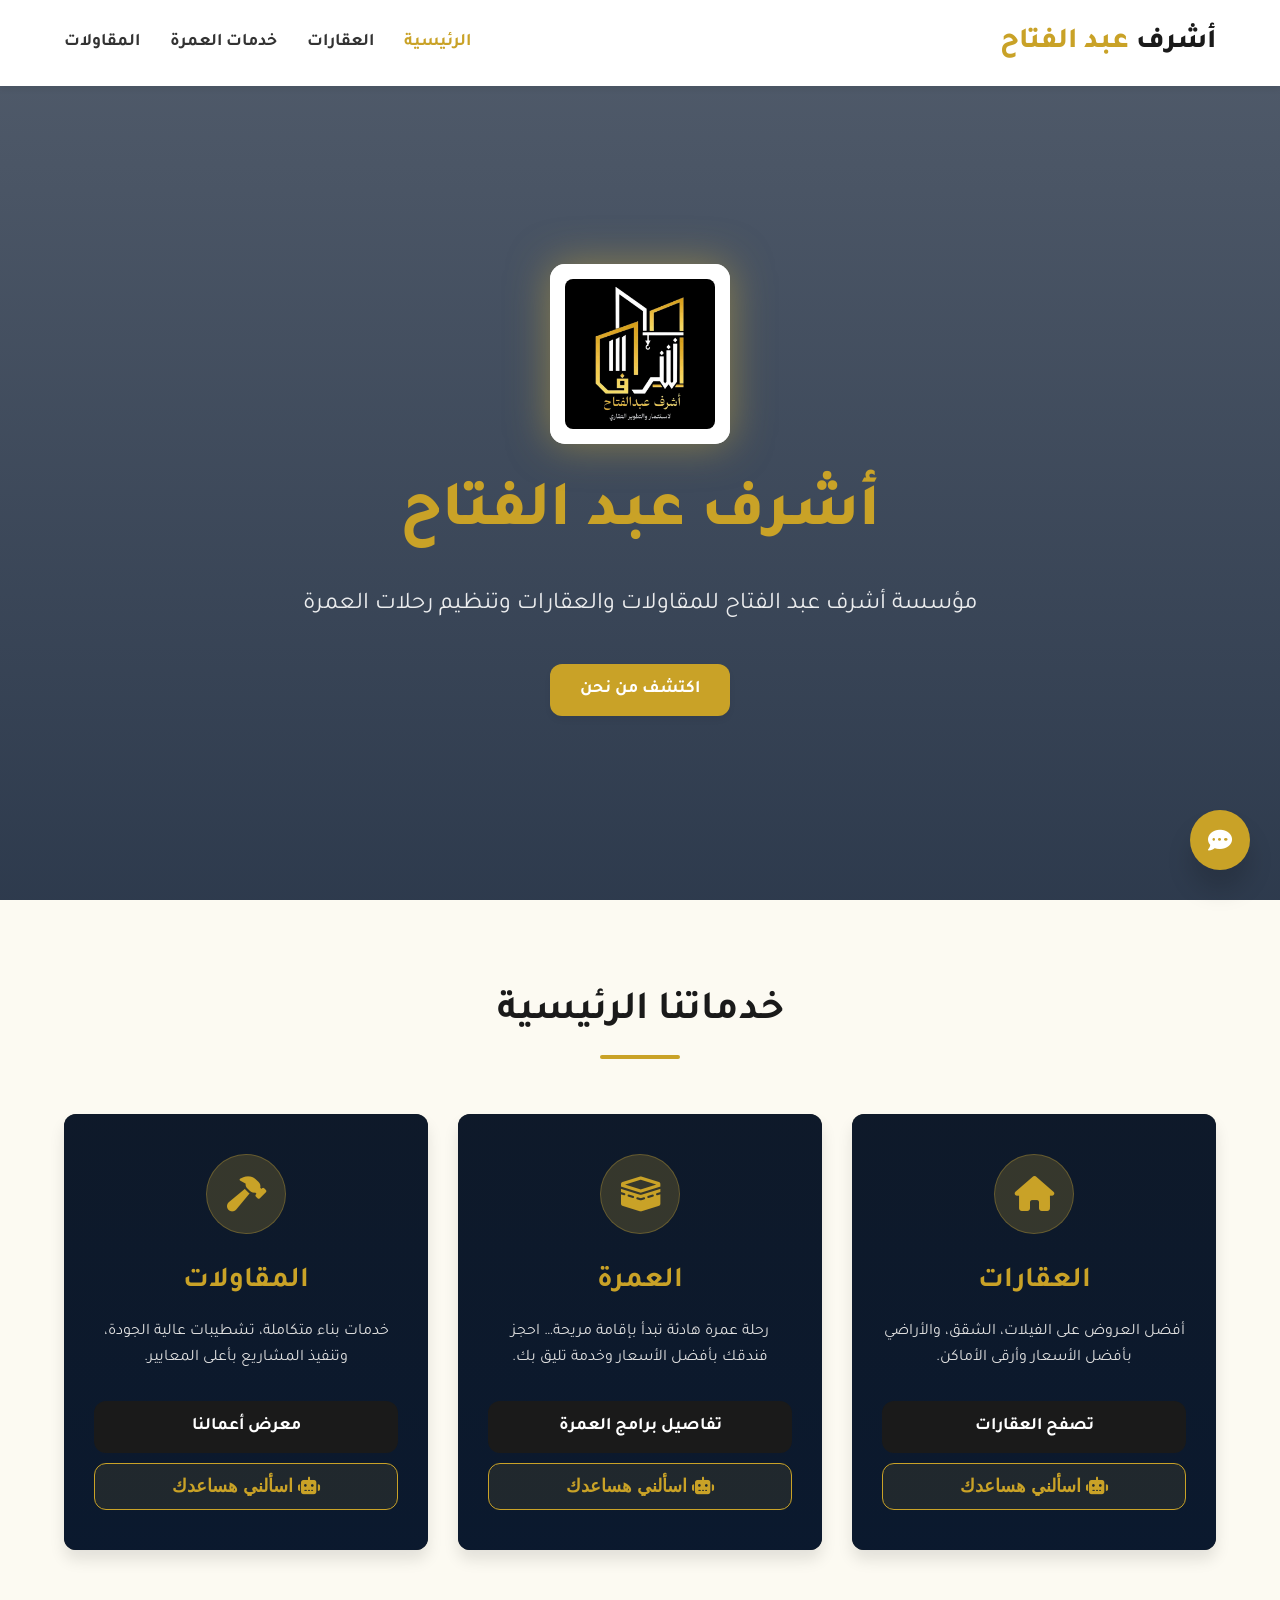
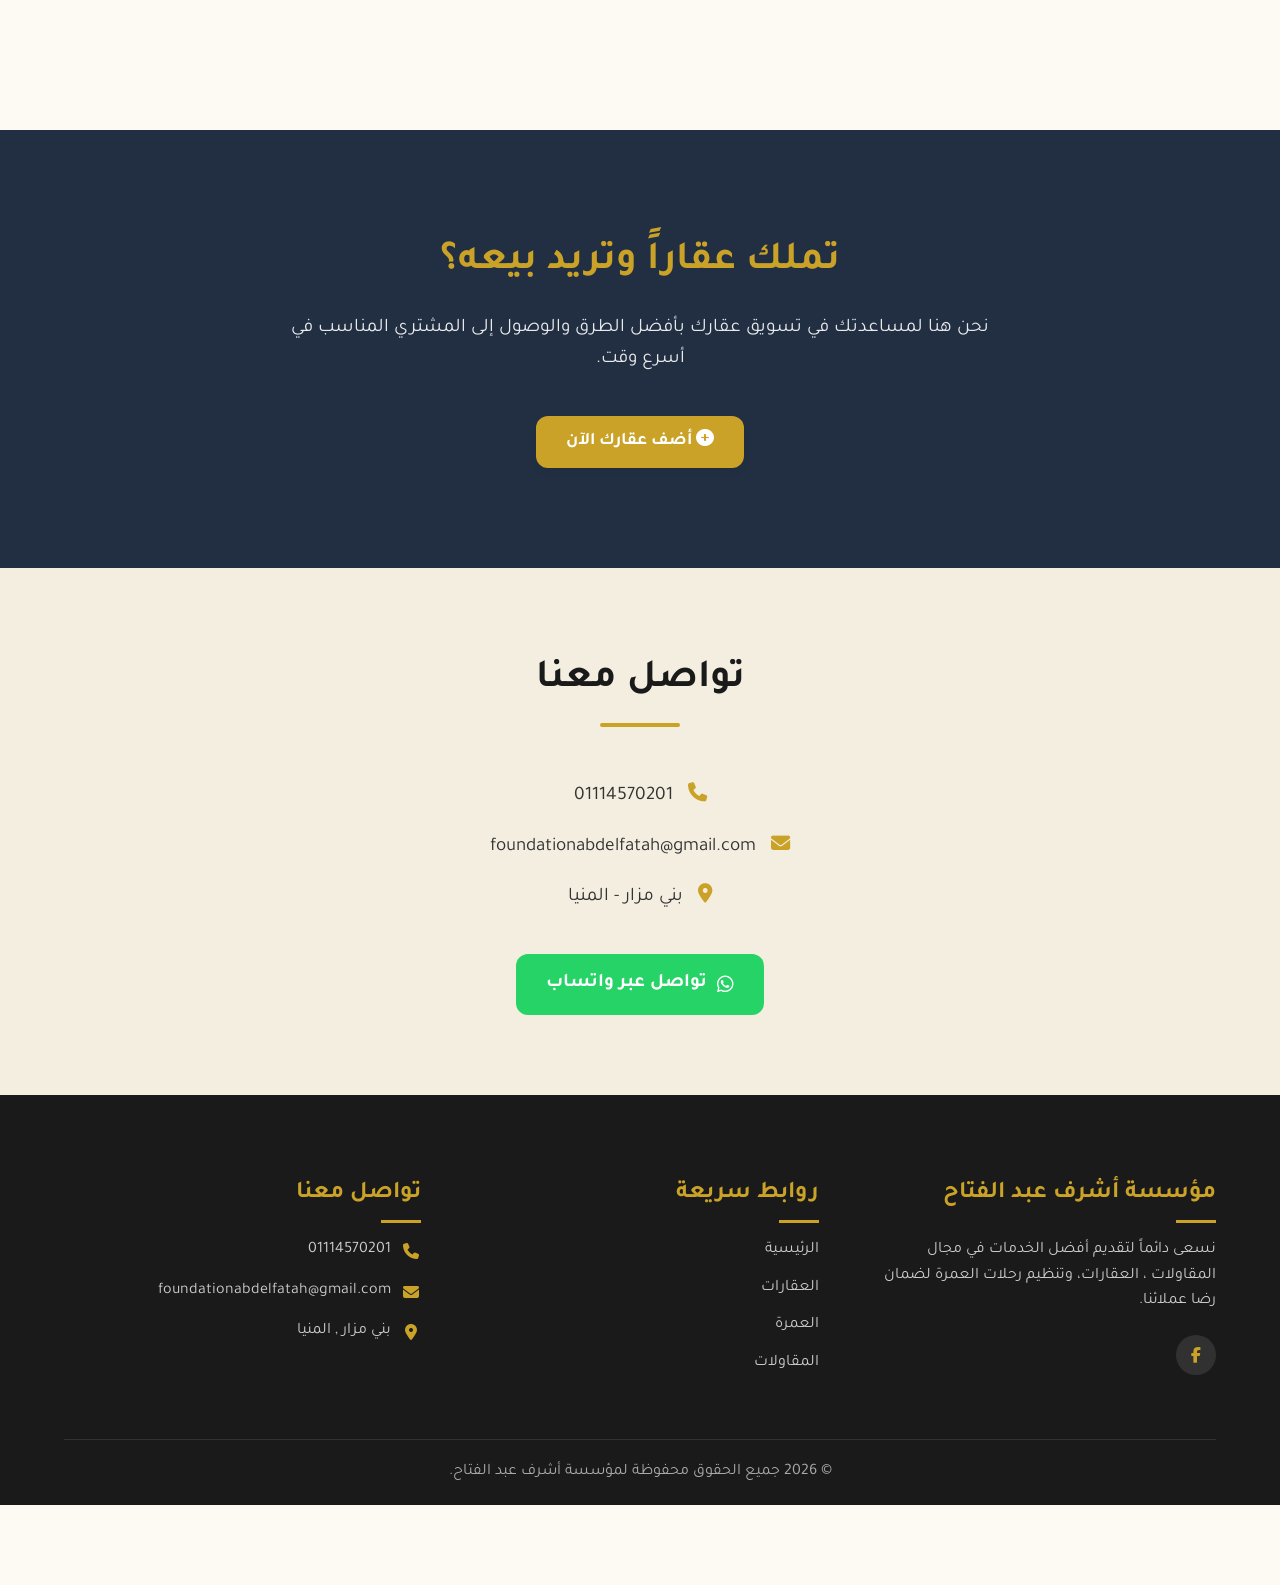
==== commit 1dfd8487: "Done" ====
--- a/index.html
+++ b/index.html
@@ -130,8 +130,8 @@
                 <div style="display: flex; flex-wrap: wrap; gap: 40px; justify-content: center; text-align: center;">
                     <div style="width: 100%; max-width: 500px;">
                         <p style="margin: 20px 0; font-size: 1.2rem;"><i class="fas fa-phone"
-                                style="color:var(--primary-color); margin-left: 10px;"></i> <span dir="ltr">+20 111 457
-                                0201</span>
+                                style="color:var(--primary-color); margin-left: 10px;"></i> <span
+                                dir="ltr">01114570201</span>
                         </p>
                         <p style="margin: 20px 0; font-size: 1.2rem;"><i class="fas fa-envelope"
                                 style="color:var(--primary-color); margin-left: 10px;"></i>
@@ -157,12 +157,12 @@
                 <div class="footer-grid">
                     <div class="footer-col">
                         <h3>مؤسسة أشرف عبد الفتاح</h3>
-                        <p>نسعى دائماً لتقديم أفضل الخدمات في مجال المقاولات، العقارات، وتنظيم رحلات العمرة لضمان رضا
+                        <p>نسعى دائماً لتقديم أفضل الخدمات في مجال المقاولات ، العقارات، وتنظيم رحلات العمرة لضمان رضا
                             عملائنا.</p>
                         <div class="social-links">
-                            <a href="#"><i class="fab fa-facebook-f"></i></a>
-                            <a href="#"><i class="fab fa-twitter"></i></a>
-                            <a href="#"><i class="fab fa-instagram"></i></a>
+                            <a
+                                href="https://www.facebook.com/profile.php?id=61572230013401&mibextid=wwXIfr&rdid=UbSLena3NowLnAHg&share_url=https%3A%2F%2Fwww.facebook.com%2Fshare%2F18a7HYRrUn%2F%3Fmibextid%3DwwXIfr#"><i
+                                    class="fab fa-facebook-f"></i></a>
                         </div>
                     </div>
                     <div class="footer-col">
@@ -176,7 +176,7 @@
                     </div>
                     <div class="footer-col">
                         <h3>تواصل معنا</h3>
-                        <p><i class="fas fa-phone"></i>201114570201+ </p>
+                        <p><i class="fas fa-phone"></i> 01114570201</p>
                         <p><i class="fas fa-envelope"></i> foundationabdelfatah@gmail.com</p>
                         <p><i class="fas fa-map-marker-alt"></i> بني مزار , المنيا </p>
                     </div>
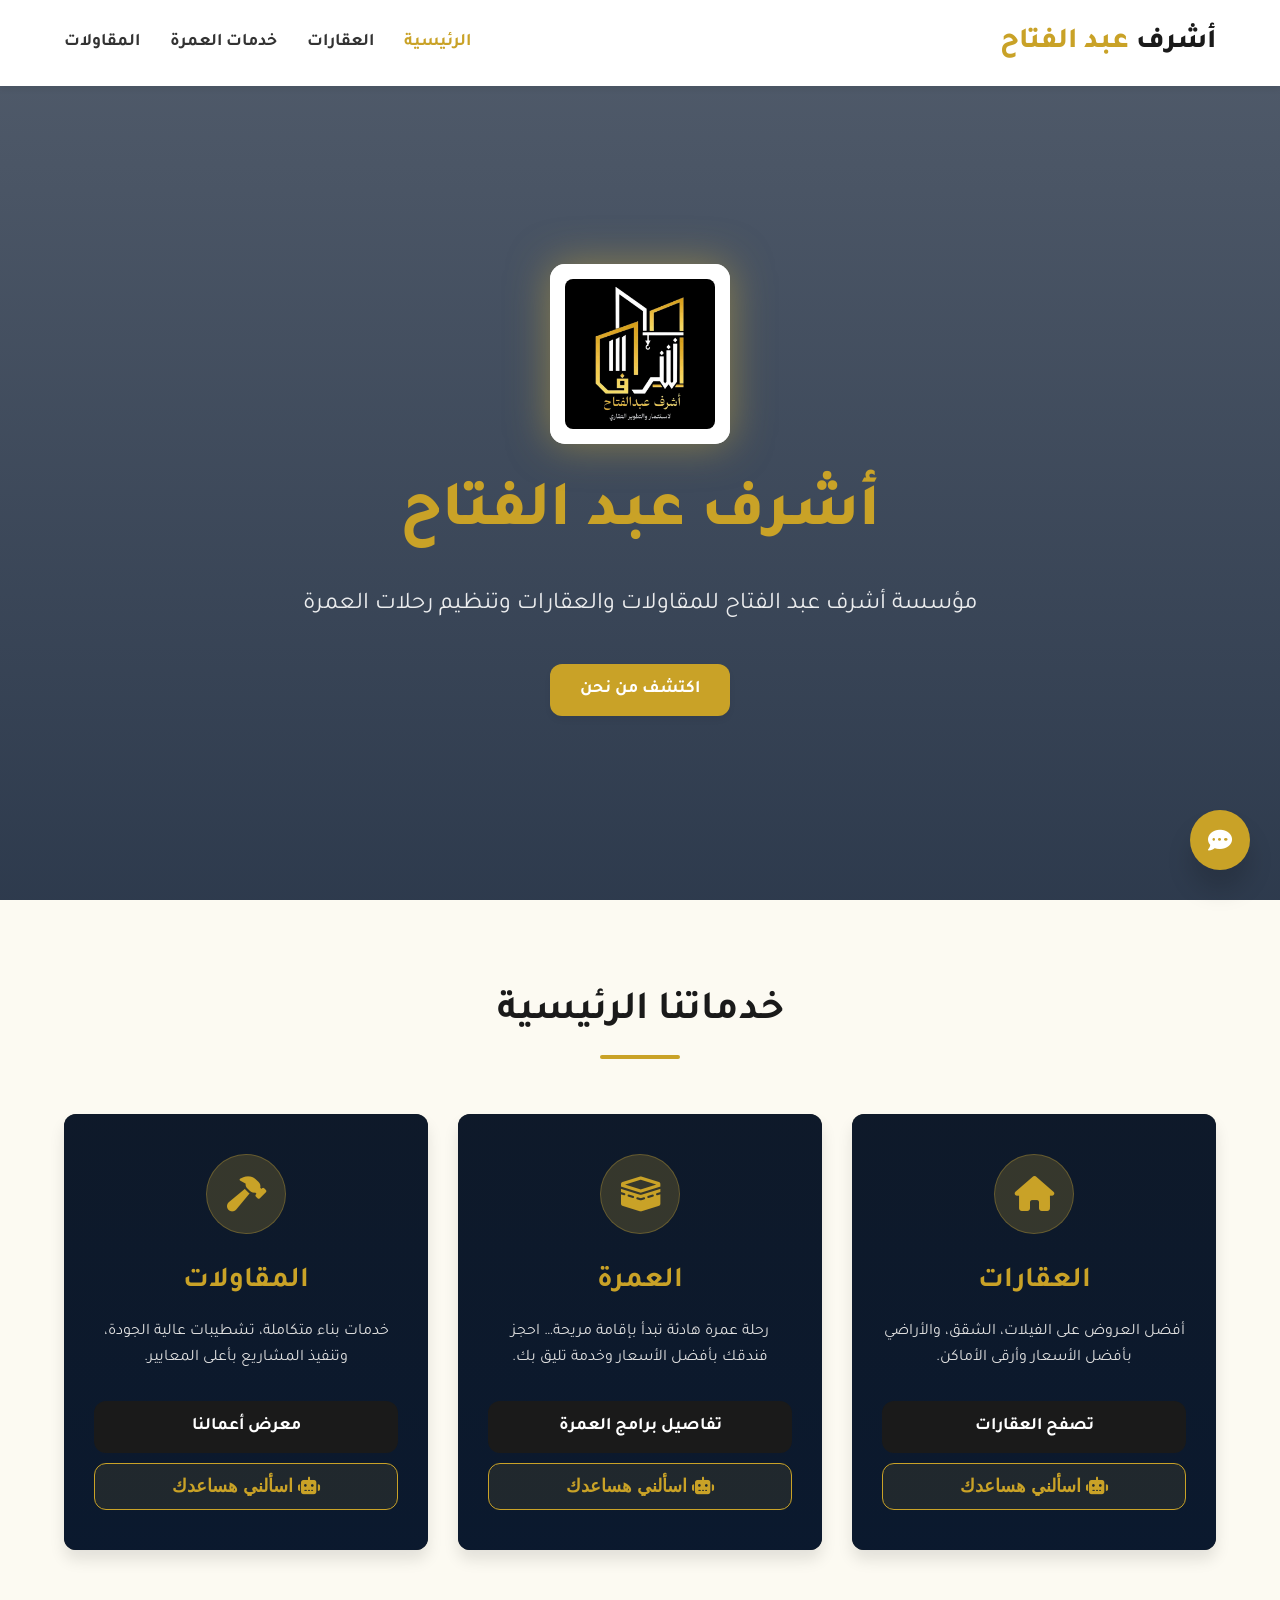
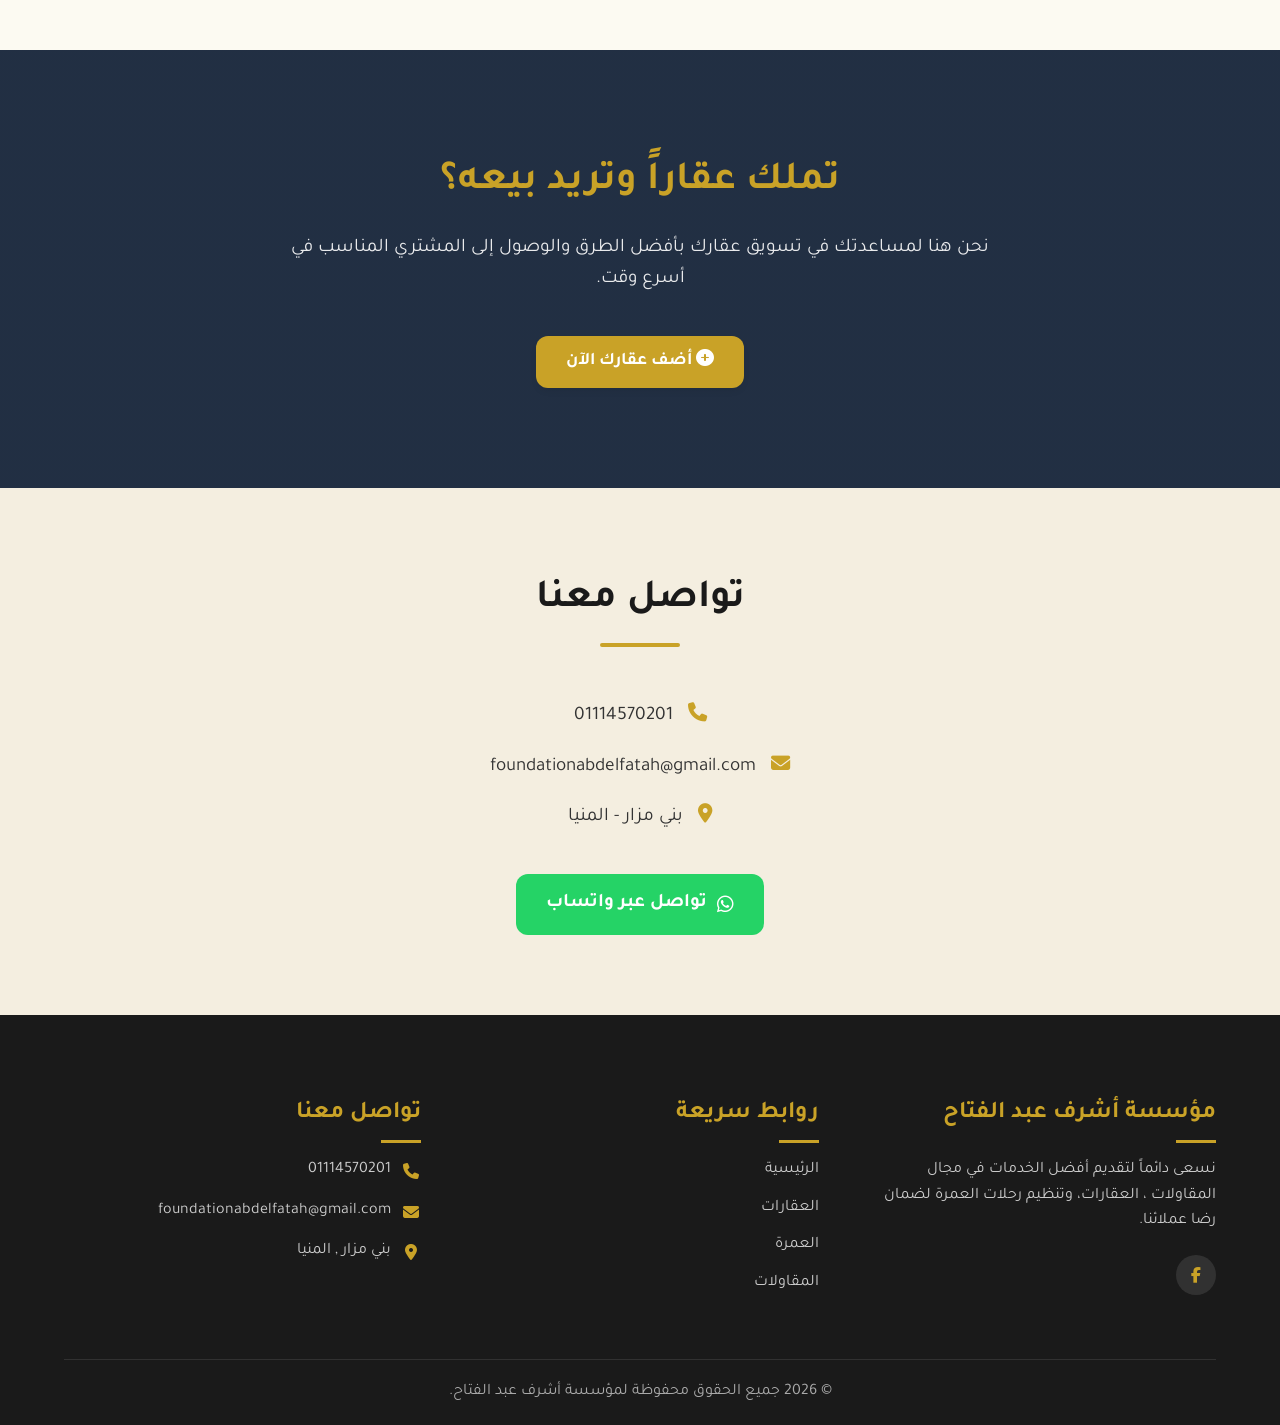
==== commit add1e758: "update website files" ====
--- a/index.html
+++ b/index.html
@@ -106,92 +106,85 @@
         </div>
     </section>
 
-    <!-- Main Services -->
-    <section id="services" class="section with-bg">
+    <!-- List Property Section -->
+    <section class="list-property-section">
+        <div class="container">
+            <div class="list-property-content">
+                <h2>تملك عقاراً وتريد بيعه؟</h2>
+                <p>نحن هنا لمساعدتك في تسويق عقارك بأفضل الطرق والوصول إلى المشتري المناسب في أسرع وقت.</p>
+                <a href="https://wa.me/201114570201?text=مرحباً، لدي عقار وأريد إضافته للموقع"
+                    class="btn btn-primary">
+                    <i class="fas fa-plus-circle"></i> أضف عقارك الآن
+                </a>
+            </div>
+        </div>
+    </section>
 
-        <!-- List Property Section -->
-        <section class="list-property-section">
-            <div class="container">
-                <div class="list-property-content">
-                    <h2>تملك عقاراً وتريد بيعه؟</h2>
-                    <p>نحن هنا لمساعدتك في تسويق عقارك بأفضل الطرق والوصول إلى المشتري المناسب في أسرع وقت.</p>
-                    <a href="https://wa.me/201114570201?text=مرحباً، لدي عقار وأريد إضافته للموقع"
-                        class="btn btn-primary">
-                        <i class="fas fa-plus-circle"></i> أضف عقارك الآن
+    <!-- Contact Section -->
+    <section class="section with-bg" style="background-color: #f4eee0;">
+        <div class="container">
+            <h2 class="section-title">تواصل معنا</h2>
+            <div style="display: flex; flex-wrap: wrap; gap: 40px; justify-content: center; text-align: center;">
+                <div style="width: 100%; max-width: 500px;">
+                    <p style="margin: 20px 0; font-size: 1.2rem;"><i class="fas fa-phone"
+                            style="color:var(--primary-color); margin-left: 10px;"></i> <span
+                            dir="ltr">01114570201</span>
+                    </p>
+                    <p style="margin: 20px 0; font-size: 1.2rem;"><i class="fas fa-envelope"
+                            style="color:var(--primary-color); margin-left: 10px;"></i>
+                        foundationabdelfatah@gmail.com</p>
+                    <p style="margin: 20px 0; font-size: 1.2rem;"><i class="fas fa-map-marker-alt"
+                            style="color:var(--primary-color); margin-left: 10px;"></i> بني مزار - المنيا
+                    </p>
+
+                    <a href="https://wa.me/201114570201" class="btn btn-whatsapp"
+                        style="margin-top: 20px; display: inline-flex; justify-content: center; font-size: 1.2rem; padding: 15px 30px;">
+                        <i class="fab fa-whatsapp"></i> تواصل عبر واتساب
                     </a>
                 </div>
             </div>
-        </section>
+        </div>
+    </section>
 
-        <!-- Contact Section -->
-        <section class="section with-bg" style="background-color: #f4eee0;">
-            <div class="container">
-                <h2 class="section-title">تواصل معنا</h2>
-                <div style="display: flex; flex-wrap: wrap; gap: 40px; justify-content: center; text-align: center;">
-                    <div style="width: 100%; max-width: 500px;">
-                        <p style="margin: 20px 0; font-size: 1.2rem;"><i class="fas fa-phone"
-                                style="color:var(--primary-color); margin-left: 10px;"></i> <span
-                                dir="ltr">01114570201</span>
-                        </p>
-                        <p style="margin: 20px 0; font-size: 1.2rem;"><i class="fas fa-envelope"
-                                style="color:var(--primary-color); margin-left: 10px;"></i>
-                            foundationabdelfatah@gmail.com</p>
-                        <p style="margin: 20px 0; font-size: 1.2rem;"><i class="fas fa-map-marker-alt"
-                                style="color:var(--primary-color); margin-left: 10px;"></i> بني مزار - المنيا
-                        </p>
-
-                        <a href="https://wa.me/201114570201" class="btn btn-whatsapp"
-                            style="margin-top: 20px; display: inline-flex; justify-content: center; font-size: 1.2rem; padding: 15px 30px;">
-                            <i class="fab fa-whatsapp"></i> تواصل عبر واتساب
-                        </a>
+    <!-- Footer -->
+    <footer>
+        <div class="container">
+            <div class="footer-grid">
+                <div class="footer-col">
+                    <h3>مؤسسة أشرف عبد الفتاح</h3>
+                    <p>نسعى دائماً لتقديم أفضل الخدمات في مجال المقاولات ، العقارات، وتنظيم رحلات العمرة لضمان رضا
+                        عملائنا.</p>
+                    <div class="social-links">
+                        <a
+                            href="https://www.facebook.com/profile.php?id=61572230013401&mibextid=wwXIfr&rdid=UbSLena3NowLnAHg&share_url=https%3A%2F%2Fwww.facebook.com%2Fshare%2F18a7HYRrUn%2F%3Fmibextid%3DwwXIfr#"><i
+                                class="fab fa-facebook-f"></i></a>
                     </div>
                 </div>
-            </div>
-        </section>
-
-
-
-        <!-- Footer -->
-        <footer>
-            <div class="container">
-                <div class="footer-grid">
-                    <div class="footer-col">
-                        <h3>مؤسسة أشرف عبد الفتاح</h3>
-                        <p>نسعى دائماً لتقديم أفضل الخدمات في مجال المقاولات ، العقارات، وتنظيم رحلات العمرة لضمان رضا
-                            عملائنا.</p>
-                        <div class="social-links">
-                            <a
-                                href="https://www.facebook.com/profile.php?id=61572230013401&mibextid=wwXIfr&rdid=UbSLena3NowLnAHg&share_url=https%3A%2F%2Fwww.facebook.com%2Fshare%2F18a7HYRrUn%2F%3Fmibextid%3DwwXIfr#"><i
-                                    class="fab fa-facebook-f"></i></a>
-                        </div>
-                    </div>
-                    <div class="footer-col">
-                        <h3>روابط سريعة</h3>
-                        <ul class="footer-links">
-                            <li><a href="index.html">الرئيسية</a></li>
-                            <li><a href="real-estate.html">العقارات</a></li>
-                            <li><a href="umrah.html">العمرة</a></li>
-                            <li><a href="construction.html">المقاولات</a></li>
-                        </ul>
-                    </div>
-                    <div class="footer-col">
-                        <h3>تواصل معنا</h3>
-                        <p><i class="fas fa-phone"></i> 01114570201</p>
-                        <p><i class="fas fa-envelope"></i> foundationabdelfatah@gmail.com</p>
-                        <p><i class="fas fa-map-marker-alt"></i> بني مزار , المنيا </p>
-                    </div>
+                <div class="footer-col">
+                    <h3>روابط سريعة</h3>
+                    <ul class="footer-links">
+                        <li><a href="index.html">الرئيسية</a></li>
+                        <li><a href="real-estate.html">العقارات</a></li>
+                        <li><a href="umrah.html">العمرة</a></li>
+                        <li><a href="construction.html">المقاولات</a></li>
+                    </ul>
                 </div>
-                <div class="footer-bottom">
-                    <p>&copy; 2026 جميع الحقوق محفوظة لمؤسسة أشرف عبد الفتاح.</p>
+                <div class="footer-col">
+                    <h3>تواصل معنا</h3>
+                    <p><i class="fas fa-phone"></i> 01114570201</p>
+                    <p><i class="fas fa-envelope"></i> foundationabdelfatah@gmail.com</p>
+                    <p><i class="fas fa-map-marker-alt"></i> بني مزار , المنيا </p>
                 </div>
             </div>
-        </footer>
+            <div class="footer-bottom">
+                <p>&copy; 2026 جميع الحقوق محفوظة لمؤسسة أشرف عبد الفتاح.</p>
+            </div>
+        </div>
+    </footer>
 
-        <!-- Chatbot Container will be injected here via JS -->
-
-        <!-- Scripts -->
-        <script src="js/script.js"></script>
-        <script src="js/chatbot.js"></script>
+    <!-- Scripts -->
+    <script src="js/script.js"></script>
+    <script src="js/chatbot.js"></script>
 </body>
 
 </html>
--- a/css/style.css
+++ b/css/style.css
@@ -102,8 +102,14 @@
 }
 
 .premium-section-alt {
-  background: linear-gradient(135px, #f5f7fa 0%, #c3cfe2 100%);
+  background: linear-gradient(135deg, #f5f7fa 0%, #c3cfe2 100%);
   position: relative;
+}
+
+/* --- Pulse Green Animation (chatbot typing indicator) --- */
+@keyframes pulse-green {
+  0%, 100% { opacity: 1; }
+  50% { opacity: 0.3; }
 }
 
 /* --- Accordion Styles --- */
